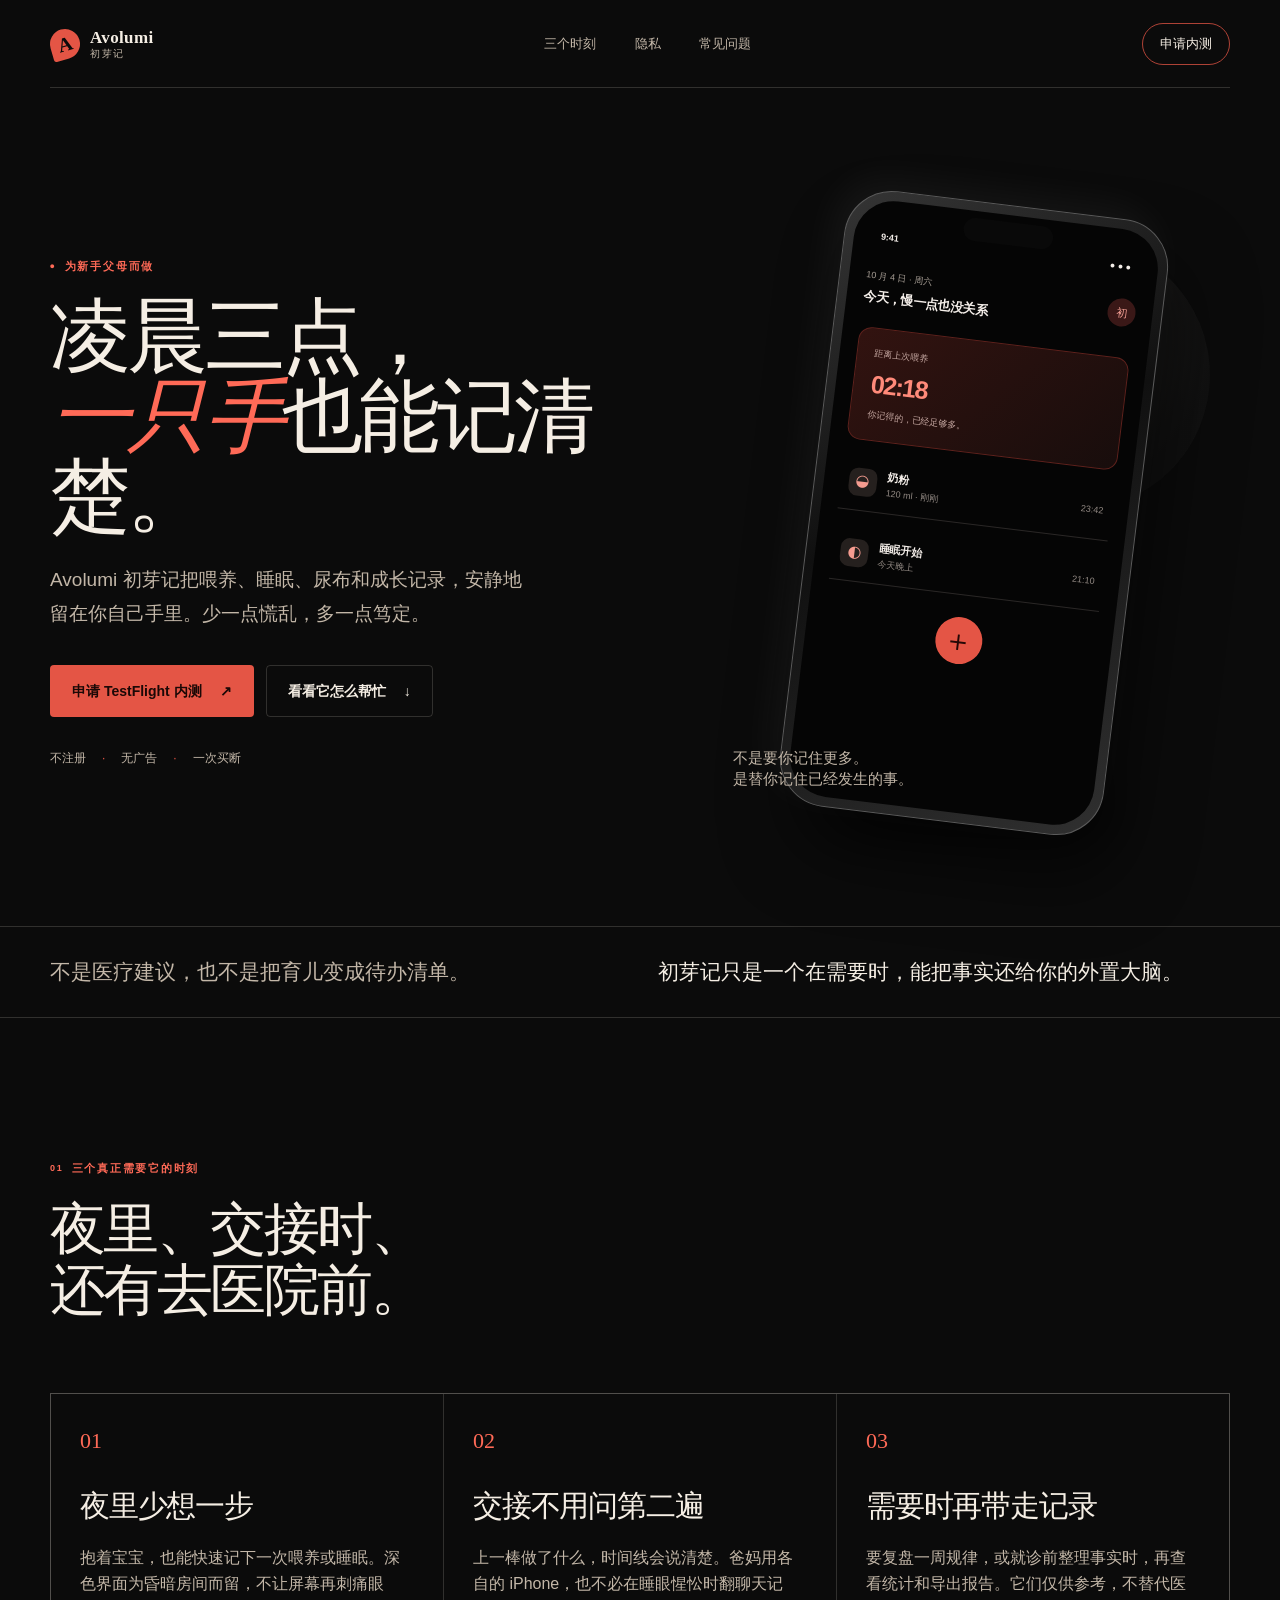
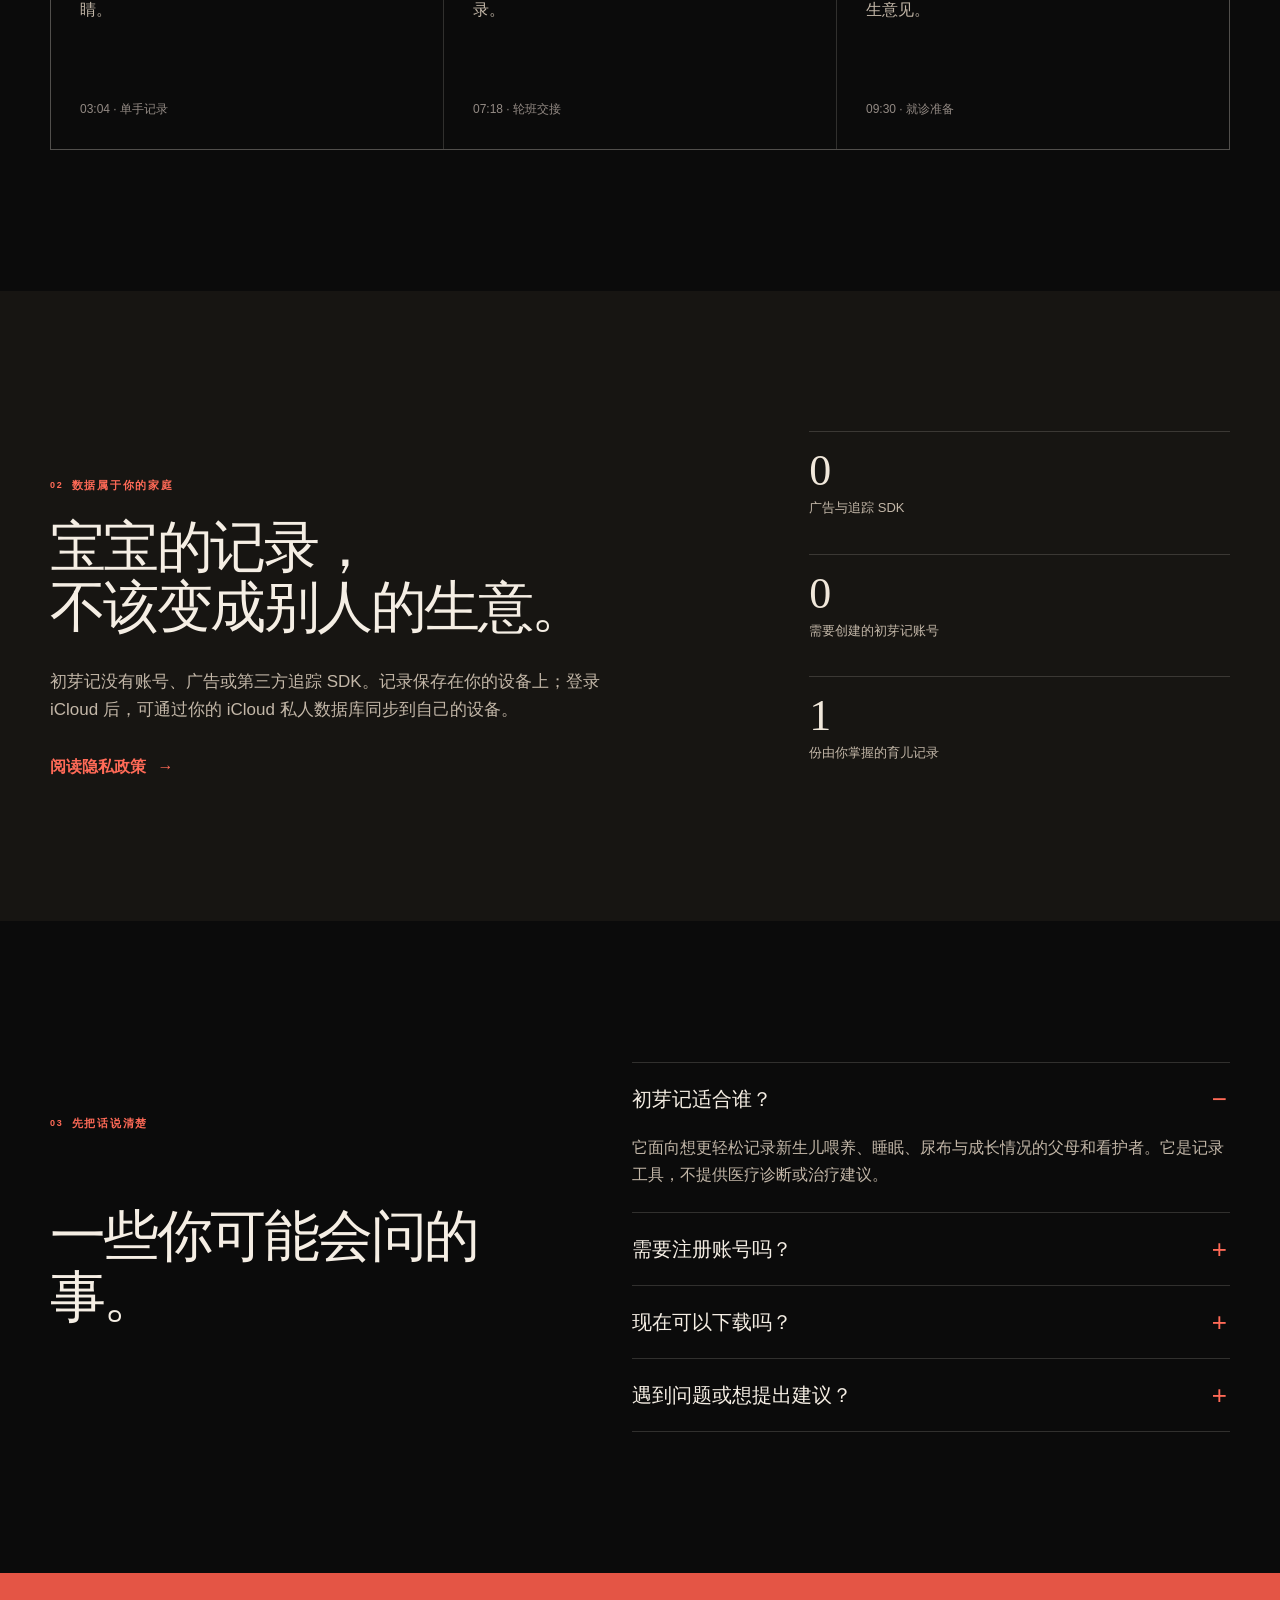
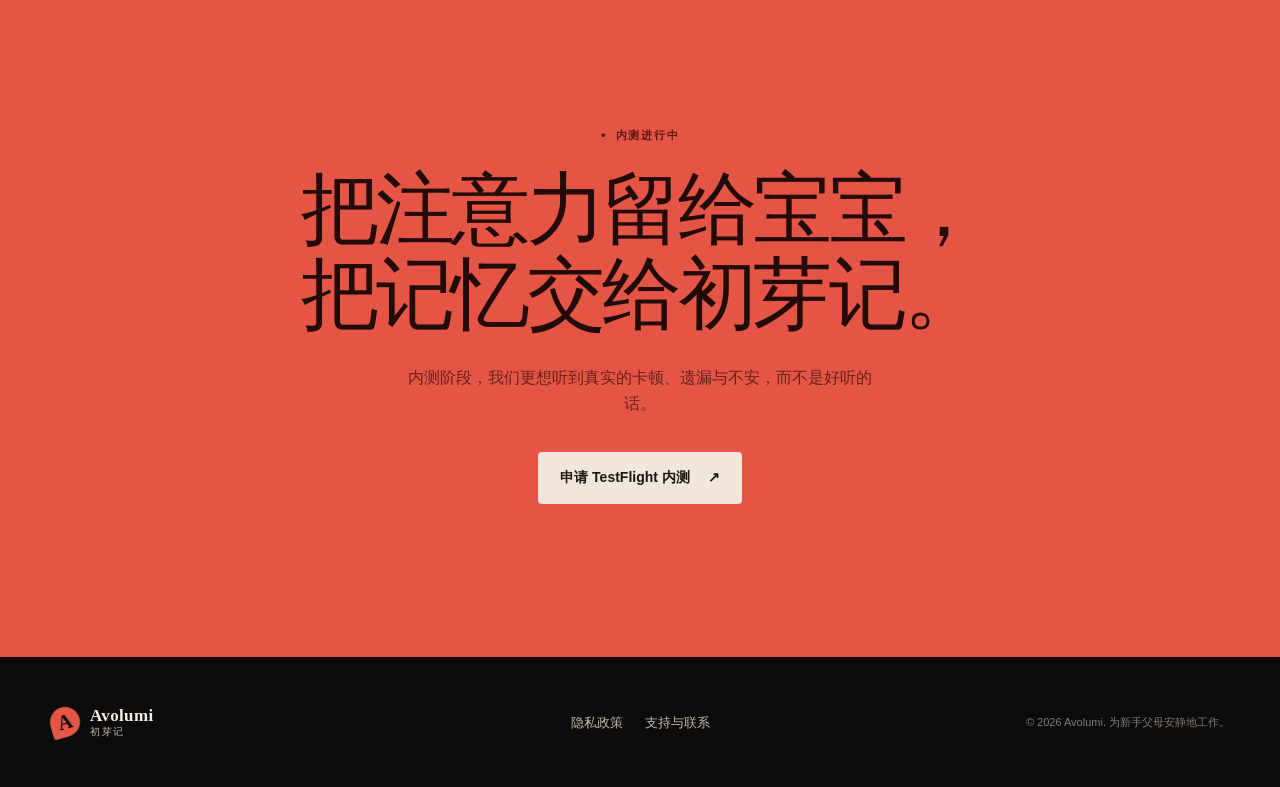
==== index.html @ a6d7b205 "Keep public launch information separate from application source The public site contains only launch" ====
<!doctype html>
<html lang="zh-Hans">
  <head>
    <meta charset="utf-8">
    <meta name="viewport" content="width=device-width, initial-scale=1">
    <meta name="description" content="Avolumi 初芽记：给新手父母的育儿记录工具。凌晨三点，一只手也能记清楚。">
    <meta name="theme-color" content="#0b0b0b">
    <meta property="og:title" content="Avolumi 初芽记｜凌晨三点，一只手也能记清楚">
    <meta property="og:description" content="为新手父母做的安静记录工具。">
    <meta property="og:type" content="website">
    <title>Avolumi 初芽记｜新手父母的育儿记录工具</title>
    <link rel="stylesheet" href="styles.css">
  </head>
  <body>
    <a class="skip-link" href="#main">跳到主要内容</a>

    <header class="site-header">
      <a class="brand" href="#top" aria-label="Avolumi 初芽记首页">
        <span class="brand-mark" aria-hidden="true">A</span>
        <span><strong>Avolumi</strong><small>初芽记</small></span>
      </a>
      <nav aria-label="页面导航">
        <a href="#moments">三个时刻</a>
        <a href="#privacy">隐私</a>
        <a href="#faq">常见问题</a>
      </nav>
      <a class="header-cta" href="mailto:andyzheung@aliyun.com?subject=Avolumi%20TestFlight%20%E5%86%85%E6%B5%8B%E7%94%B3%E8%AF%B7">申请内测</a>
    </header>

    <main id="main">
      <section class="hero" id="top" aria-labelledby="hero-title">
        <div class="hero-copy reveal">
          <p class="eyebrow"><span aria-hidden="true">●</span> 为新手父母而做</p>
          <h1 id="hero-title">凌晨三点，<br><em>一只手</em>也能记清楚。</h1>
          <p class="hero-lede">Avolumi 初芽记把喂养、睡眠、尿布和成长记录，安静地留在你自己手里。少一点慌乱，多一点笃定。</p>
          <div class="hero-actions">
            <a class="button button-primary" href="mailto:andyzheung@aliyun.com?subject=Avolumi%20TestFlight%20%E5%86%85%E6%B5%8B%E7%94%B3%E8%AF%B7">申请 TestFlight 内测 <span aria-hidden="true">↗</span></a>
            <a class="button button-quiet" href="#moments">看看它怎么帮忙 <span aria-hidden="true">↓</span></a>
          </div>
          <ul class="trust-list" aria-label="产品承诺">
            <li>不注册</li>
            <li>无广告</li>
            <li>一次买断</li>
          </ul>
        </div>

        <div class="hero-art reveal" aria-label="初芽记深夜记录界面示意">
          <div class="moon" aria-hidden="true"></div>
          <div class="phone-shadow" aria-hidden="true"></div>
          <div class="phone" aria-hidden="true">
            <div class="phone-speaker"></div>
            <div class="phone-screen">
              <div class="screen-status"><span>9:41</span><span>● ● ●</span></div>
              <div class="screen-head">
                <div>
                  <small>10 月 4 日 · 周六</small>
                  <strong>今天，慢一点也没关系</strong>
                </div>
                <span class="screen-avatar">初</span>
              </div>
              <div class="screen-summary">
                <span>距离上次喂养</span>
                <strong>02:18</strong>
                <small>你记得的，已经足够多。</small>
              </div>
              <div class="record-card">
                <span class="record-icon">◒</span>
                <div><strong>奶粉</strong><small>120 ml · 刚刚</small></div>
                <span class="record-time">23:42</span>
              </div>
              <div class="record-card">
                <span class="record-icon">◐</span>
                <div><strong>睡眠开始</strong><small>今天晚上</small></div>
                <span class="record-time">21:10</span>
              </div>
              <div class="screen-fab">＋</div>
            </div>
          </div>
          <p class="art-caption">不是要你记住更多。<br>是替你记住已经发生的事。</p>
        </div>
      </section>

      <section class="quiet-band" aria-label="产品定位">
        <p>不是医疗建议，也不是把育儿变成待办清单。</p>
        <p>初芽记只是一个在需要时，能把事实还给你的外置大脑。</p>
      </section>

      <section class="moments section" id="moments" aria-labelledby="moments-title">
        <div class="section-heading reveal">
          <p class="eyebrow"><span aria-hidden="true">01</span> 三个真正需要它的时刻</p>
          <h2 id="moments-title">夜里、交接时、<br>还有去医院前。</h2>
        </div>
        <div class="moment-grid">
          <article class="moment-card reveal">
            <p class="moment-number" aria-hidden="true">01</p>
            <h3>夜里少想一步</h3>
            <p>抱着宝宝，也能快速记下一次喂养或睡眠。深色界面为昏暗房间而留，不让屏幕再刺痛眼睛。</p>
            <span class="moment-stamp">03:04 · 单手记录</span>
          </article>
          <article class="moment-card reveal">
            <p class="moment-number" aria-hidden="true">02</p>
            <h3>交接不用问第二遍</h3>
            <p>上一棒做了什么，时间线会说清楚。爸妈用各自的 iPhone，也不必在睡眼惺忪时翻聊天记录。</p>
            <span class="moment-stamp">07:18 · 轮班交接</span>
          </article>
          <article class="moment-card reveal">
            <p class="moment-number" aria-hidden="true">03</p>
            <h3>需要时再带走记录</h3>
            <p>要复盘一周规律，或就诊前整理事实时，再查看统计和导出报告。它们仅供参考，不替代医生意见。</p>
            <span class="moment-stamp">09:30 · 就诊准备</span>
          </article>
        </div>
      </section>

      <section class="privacy section" id="privacy" aria-labelledby="privacy-title">
        <div class="privacy-panel reveal">
          <div class="privacy-copy">
            <p class="eyebrow"><span aria-hidden="true">02</span> 数据属于你的家庭</p>
            <h2 id="privacy-title">宝宝的记录，<br>不该变成别人的生意。</h2>
            <p>初芽记没有账号、广告或第三方追踪 SDK。记录保存在你的设备上；登录 iCloud 后，可通过你的 iCloud 私人数据库同步到自己的设备。</p>
            <a class="text-link" href="privacy.html">阅读隐私政策 <span aria-hidden="true">→</span></a>
          </div>
          <dl class="privacy-facts">
            <div><dt>0</dt><dd>广告与追踪 SDK</dd></div>
            <div><dt>0</dt><dd>需要创建的初芽记账号</dd></div>
            <div><dt>1</dt><dd>份由你掌握的育儿记录</dd></div>
          </dl>
        </div>
      </section>

      <section class="faq section" id="faq" aria-labelledby="faq-title">
        <div class="section-heading reveal">
          <p class="eyebrow"><span aria-hidden="true">03</span> 先把话说清楚</p>
          <h2 id="faq-title">一些你可能会问的事。</h2>
        </div>
        <div class="faq-list reveal">
          <details open>
            <summary>初芽记适合谁？</summary>
            <p>它面向想更轻松记录新生儿喂养、睡眠、尿布与成长情况的父母和看护者。它是记录工具，不提供医疗诊断或治疗建议。</p>
          </details>
          <details>
            <summary>需要注册账号吗？</summary>
            <p>不需要。核心记录可在设备本地使用；iCloud 同步由你的 Apple 账户处理。</p>
          </details>
          <details>
            <summary>现在可以下载吗？</summary>
            <p>我们正在进行 TestFlight 内测。点击“申请内测”并告诉开发者你的设备型号与宝宝所处阶段；请不要通过邮件发送宝宝的个人信息或完整记录。</p>
          </details>
          <details>
            <summary>遇到问题或想提出建议？</summary>
            <p>欢迎前往支持页联系我们。尤其想知道：哪一步让你多想了一秒？</p>
          </details>
        </div>
      </section>

      <section class="closing" aria-labelledby="closing-title">
        <div class="closing-copy reveal">
          <p class="eyebrow"><span aria-hidden="true">●</span> 内测进行中</p>
          <h2 id="closing-title">把注意力留给宝宝，<br>把记忆交给初芽记。</h2>
          <p>内测阶段，我们更想听到真实的卡顿、遗漏与不安，而不是好听的话。</p>
          <a class="button button-light" href="mailto:andyzheung@aliyun.com?subject=Avolumi%20TestFlight%20%E5%86%85%E6%B5%8B%E7%94%B3%E8%AF%B7">申请 TestFlight 内测 <span aria-hidden="true">↗</span></a>
        </div>
      </section>
    </main>

    <footer class="site-footer">
      <a class="brand" href="#top" aria-label="回到页面顶部">
        <span class="brand-mark" aria-hidden="true">A</span>
        <span><strong>Avolumi</strong><small>初芽记</small></span>
      </a>
      <div class="footer-links">
        <a href="privacy.html">隐私政策</a>
        <a href="support.html">支持与联系</a>
      </div>
      <p>© 2026 Avolumi. 为新手父母安静地工作。</p>
    </footer>
  </body>
</html>
---- styles.css ----
:root {
  color-scheme: dark;
  --ink: #f5eee4;
  --muted: #c3b7a8;
  --night: #0b0b0b;
  --night-soft: #151515;
  --paper: #f0e7da;
  --red: #e45545;
  --red-bright: #ff6a57;
  --line: rgba(245, 238, 228, 0.16);
  --serif: "Iowan Old Style", "Songti SC", STSong, "Noto Serif CJK SC", serif;
  --sans: "Avenir Next", "PingFang SC", "Hiragino Sans GB", "Microsoft YaHei", sans-serif;
}

* { box-sizing: border-box; }

html { scroll-behavior: smooth; }

body {
  margin: 0;
  overflow-x: hidden;
  background: var(--night);
  color: var(--ink);
  font-family: var(--sans);
  font-size: 16px;
  line-height: 1.65;
}

a { color: inherit; }

:focus-visible {
  outline: 3px solid #fff1b8;
  outline-offset: 4px;
}

.skip-link {
  position: fixed;
  z-index: 20;
  top: -80px;
  left: 20px;
  padding: 10px 14px;
  border-radius: 8px;
  background: #fff1b8;
  color: #111;
  font-weight: 700;
  text-decoration: none;
}

.skip-link:focus { top: 16px; }

.site-header,
.site-footer {
  width: min(1180px, calc(100% - 48px));
  margin: 0 auto;
}

.site-header {
  min-height: 88px;
  display: flex;
  align-items: center;
  justify-content: space-between;
  gap: 24px;
  border-bottom: 1px solid var(--line);
}

.brand {
  display: inline-flex;
  align-items: center;
  gap: 10px;
  color: var(--ink);
  text-decoration: none;
  line-height: 1;
}

.brand-mark {
  display: grid;
  width: 30px;
  height: 30px;
  place-items: center;
  border-radius: 50% 50% 50% 8%;
  background: var(--red);
  color: var(--night);
  font-family: var(--serif);
  font-size: 20px;
  font-weight: 700;
  transform: rotate(-16deg);
}

.brand strong,
.brand small { display: block; }
.brand strong { font-family: var(--serif); font-size: 17px; letter-spacing: .02em; }
.brand small { margin-top: 3px; color: var(--muted); font-size: 10px; letter-spacing: .16em; }

nav { display: flex; align-items: center; gap: clamp(16px, 3vw, 40px); }
nav a,
.footer-links a {
  color: var(--muted);
  font-size: 13px;
  text-decoration: none;
}
nav a:hover,
.footer-links a:hover,
.text-link:hover { color: var(--ink); }

.header-cta {
  min-height: 42px;
  display: inline-flex;
  align-items: center;
  padding: 0 17px;
  border: 1px solid rgba(228, 85, 69, .75);
  border-radius: 999px;
  color: var(--ink);
  font-size: 13px;
  text-decoration: none;
}

.header-cta:hover { background: var(--red); color: var(--night); }

.hero {
  width: min(1180px, calc(100% - 48px));
  min-height: calc(100vh - 88px);
  margin: 0 auto;
  display: grid;
  grid-template-columns: minmax(0, 1.06fr) minmax(380px, .94fr);
  align-items: center;
  gap: clamp(36px, 7vw, 116px);
  padding: clamp(70px, 9vw, 132px) 0 clamp(72px, 8vw, 112px);
}

.eyebrow {
  display: flex;
  align-items: center;
  gap: 8px;
  margin: 0 0 22px;
  color: var(--red-bright);
  font-size: 11px;
  font-weight: 700;
  letter-spacing: .16em;
  text-transform: uppercase;
}

.eyebrow span { font-size: 9px; }

h1, h2, h3, p { margin-top: 0; }
h1, h2 { font-family: var(--serif); font-weight: 500; letter-spacing: -.045em; }
h1 { max-width: 700px; margin-bottom: 26px; font-size: clamp(49px, 6.3vw, 90px); line-height: .99; }
h1 em { color: var(--red-bright); font-style: italic; }
h2 { margin-bottom: 0; font-size: clamp(38px, 4.4vw, 64px); line-height: 1.08; }

.hero-lede { max-width: 480px; margin-bottom: 34px; color: var(--muted); font-size: clamp(16px, 1.6vw, 19px); line-height: 1.8; }
.hero-actions { display: flex; flex-wrap: wrap; gap: 12px; }

.button {
  min-height: 52px;
  display: inline-flex;
  align-items: center;
  justify-content: center;
  gap: 18px;
  padding: 0 21px;
  border: 1px solid transparent;
  border-radius: 4px;
  font-size: 14px;
  font-weight: 700;
  text-decoration: none;
  transition: transform 180ms ease, background 180ms ease, color 180ms ease;
}

.button:hover { transform: translateY(-2px); }
.button-primary { background: var(--red); color: #1b0806; }
.button-primary:hover { background: var(--red-bright); }
.button-quiet { border-color: var(--line); color: var(--ink); }
.button-quiet:hover { border-color: var(--muted); }
.button-light { background: var(--paper); color: #1b1612; }
.button-light:hover { background: #fff7eb; }

.trust-list {
  display: flex;
  flex-wrap: wrap;
  gap: 16px;
  margin: 32px 0 0;
  padding: 0;
  color: var(--muted);
  font-size: 12px;
  list-style: none;
}
.trust-list li + li::before { content: "·"; padding-right: 16px; color: var(--red); }

.hero-art { position: relative; min-height: 570px; display: grid; place-items: center; }
.moon { position: absolute; top: 6%; right: 4%; width: 270px; height: 270px; border-radius: 50%; background: radial-gradient(circle at 32% 28%, #393633 0 4%, #1f1e1d 38%, #131313 72%); opacity: .8; }
.moon::after { content: ""; position: absolute; width: 235px; height: 235px; top: -38px; left: -72px; border-radius: 50%; background: var(--night); }

.phone-shadow { position: absolute; bottom: 0; width: 280px; height: 30px; border-radius: 50%; background: #000; filter: blur(24px); opacity: .9; }
.phone { position: relative; z-index: 1; width: min(326px, 74vw); height: 620px; padding: 9px; border: 1px solid #5b5b5b; border-radius: 48px; background: linear-gradient(145deg, #353535, #101010 45%, #303030); box-shadow: 20px 42px 70px #0008, -12px -12px 38px #ffffff0d; transform: rotate(7deg); }
.phone-speaker { position: absolute; z-index: 2; top: 16px; left: 50%; width: 90px; height: 23px; border-radius: 16px; background: #090909; transform: translateX(-50%); }
.phone-screen { height: 100%; overflow: hidden; padding: 30px 17px 18px; border-radius: 40px; background: #050505; color: #f4eee9; font-family: var(--sans); }
.screen-status { display: flex; justify-content: space-between; padding: 0 10px 24px; font-size: 9px; font-weight: 700; }
.screen-head { display: flex; align-items: flex-start; justify-content: space-between; margin-bottom: 20px; }
.screen-head small, .screen-head strong { display: block; }
.screen-head small { color: #a89f96; font-size: 9px; }
.screen-head strong { margin-top: 3px; font-size: 13px; letter-spacing: -.04em; }
.screen-avatar { display: grid; width: 28px; height: 28px; place-items: center; border-radius: 50%; background: #3a1817; color: #f7a196; font-size: 11px; }
.screen-summary { padding: 17px; border: 1px solid #5e211c; border-radius: 13px; background: linear-gradient(135deg, #321310, #180d0c); }
.screen-summary span, .screen-summary strong, .screen-summary small { display: block; }
.screen-summary span, .screen-summary small { color: #c5a7a1; font-size: 9px; }
.screen-summary strong { margin: 3px 0; color: #ff8a7a; font-size: 25px; letter-spacing: -.06em; }
.record-card { display: flex; align-items: center; gap: 10px; margin-top: 13px; padding: 12px 8px; border-bottom: 1px solid #2a2726; }
.record-icon { display: grid; width: 28px; height: 28px; place-items: center; border-radius: 9px; background: #25201e; color: #f59c90; font-size: 16px; }
.record-card div { flex: 1; }
.record-card strong, .record-card small { display: block; }
.record-card strong { font-size: 11px; }
.record-card small, .record-time { color: #938a84; font-size: 9px; }
.screen-fab { display: grid; width: 47px; height: 47px; place-items: center; margin: 22px auto 0; border-radius: 50%; background: var(--red); color: #250806; font-size: 30px; line-height: 1; }
.art-caption { position: absolute; z-index: 2; bottom: 32px; left: 3%; margin: 0; color: var(--muted); font-family: var(--serif); font-size: 15px; line-height: 1.45; }

.quiet-band { display: grid; grid-template-columns: 1fr 1fr; gap: 36px; padding: 28px max(24px, calc((100vw - 1180px) / 2)); border-top: 1px solid var(--line); border-bottom: 1px solid var(--line); color: var(--muted); font-family: var(--serif); font-size: clamp(16px, 1.8vw, 21px); }
.quiet-band p { margin: 0; }
.quiet-band p + p { color: var(--ink); }

.section { width: min(1180px, calc(100% - 48px)); margin: 0 auto; padding: clamp(88px, 11vw, 160px) 0; }
.section-heading { display: grid; gap: 0; max-width: 740px; }

.moment-grid { display: grid; grid-template-columns: repeat(3, 1fr); gap: 1px; margin-top: 72px; background: var(--line); border: 1px solid var(--line); }
.moment-card { min-height: 355px; display: flex; flex-direction: column; padding: 29px; background: var(--night); }
.moment-card:hover { background: #11100f; }
.moment-number { color: var(--red-bright); font-family: var(--serif); font-size: 22px; }
.moment-card h3 { margin-bottom: 14px; font-family: var(--serif); font-size: 30px; font-weight: 500; letter-spacing: -.04em; }
.moment-card > p:not(.moment-number) { color: var(--muted); }
.moment-stamp { margin-top: auto; color: #938a84; font-size: 12px; }

.privacy { width: 100%; background: #171512; }
.privacy-panel { width: min(1180px, calc(100% - 48px)); margin: 0 auto; display: grid; grid-template-columns: 1.2fr .8fr; gap: clamp(40px, 10vw, 144px); align-items: end; }
.privacy-copy > p:not(.eyebrow) { max-width: 570px; margin: 30px 0; color: var(--muted); font-size: 17px; }
.text-link { color: var(--red-bright); font-weight: 700; text-decoration: none; }
.text-link span { padding-left: 7px; }
.privacy-facts { display: grid; gap: 18px; margin: 0; }
.privacy-facts div { padding: 17px 0; border-top: 1px solid var(--line); }
.privacy-facts dt { color: var(--paper); font-family: var(--serif); font-size: 44px; line-height: 1; }
.privacy-facts dd { margin: 4px 0 0; color: var(--muted); font-size: 13px; }

.faq { display: grid; grid-template-columns: .85fr 1.15fr; gap: clamp(42px, 11vw, 160px); }
.faq-list { border-top: 1px solid var(--line); }
details { border-bottom: 1px solid var(--line); }
summary { position: relative; min-height: 72px; display: flex; align-items: center; padding: 16px 42px 16px 0; cursor: pointer; font-family: var(--serif); font-size: 20px; list-style: none; }
summary::-webkit-details-marker { display: none; }
summary::after { position: absolute; right: 3px; content: "+"; color: var(--red-bright); font-family: var(--sans); font-size: 26px; font-weight: 300; }
details[open] summary::after { content: "−"; }
details p { max-width: 600px; padding: 0 0 24px; margin: 0; color: var(--muted); }

.closing { padding: clamp(84px, 12vw, 168px) 24px; background: var(--red); color: #220b08; }
.closing-copy { width: min(900px, 100%); margin: 0 auto; text-align: center; }
.closing .eyebrow { justify-content: center; color: #5f1710; }
.closing h2 { font-size: clamp(42px, 6.2vw, 85px); }
.closing p:not(.eyebrow) { max-width: 470px; margin: 27px auto 34px; color: #69211a; }

.site-footer { display: grid; grid-template-columns: 1fr auto 1fr; align-items: center; gap: 20px; min-height: 130px; }
.footer-links { display: flex; gap: 22px; }
.site-footer > p { justify-self: end; margin: 0; color: #827a72; font-size: 11px; text-align: right; }

.legal-page {
  width: min(780px, calc(100% - 48px));
  min-height: calc(100vh - 218px);
  margin: 0 auto;
  padding: clamp(72px, 10vw, 126px) 0;
}

.legal-page h1 { margin-bottom: 24px; font-size: clamp(48px, 6vw, 78px); }
.legal-page .legal-lede { max-width: 680px; color: var(--muted); font-size: 19px; line-height: 1.85; }
.legal-page section { margin-top: 52px; }
.legal-page section h2 { margin-bottom: 18px; font-size: 31px; }
.legal-page section h3 { margin: 27px 0 8px; font-family: var(--serif); font-size: 21px; font-weight: 500; }
.legal-page section p,
.legal-page li { color: var(--muted); }
.legal-page section a { color: var(--red-bright); }
.legal-page ul { padding-left: 22px; }
.legal-page li + li { margin-top: 8px; }
.legal-back { margin-top: 60px; }

.reveal { animation: rise 700ms both; }
.hero-art.reveal { animation-delay: 100ms; }
.moment-card:nth-child(2) { animation-delay: 100ms; }
.moment-card:nth-child(3) { animation-delay: 180ms; }
@keyframes rise { from { opacity: 0; transform: translateY(18px); } to { opacity: 1; transform: translateY(0); } }

@media (max-width: 760px) {
  .site-header { width: min(100% - 32px, 600px); min-height: 72px; }
  .site-header nav { display: none; }
  .header-cta { min-height: 38px; padding: 0 13px; font-size: 12px; }
  .hero { width: min(100% - 40px, 600px); min-height: auto; grid-template-columns: 1fr; gap: 50px; padding: 72px 0 84px; }
  h1 { font-size: clamp(46px, 14vw, 64px); }
  .hero-art { min-height: 485px; }
  .moon { top: 0; right: 0; width: 210px; height: 210px; }
  .moon::after { width: 180px; height: 180px; top: -26px; left: -54px; }
  .phone { width: 278px; height: 530px; border-radius: 39px; }
  .phone-screen { padding-top: 25px; border-radius: 31px; }
  .art-caption { left: 0; bottom: 12px; }
  .quiet-band { grid-template-columns: 1fr; gap: 12px; padding: 25px 20px; }
  .section { width: min(100% - 40px, 600px); padding: 84px 0; }
  .moment-grid { grid-template-columns: 1fr; margin-top: 48px; }
  .moment-card { min-height: 270px; }
  .privacy { width: 100%; }
  .privacy-panel { width: min(100% - 40px, 600px); grid-template-columns: 1fr; padding: 84px 0; }
  .privacy.section { padding: 0; }
  .faq { grid-template-columns: 1fr; gap: 48px; }
  .site-footer { width: min(100% - 40px, 600px); grid-template-columns: 1fr; gap: 20px; padding: 34px 0; }
  .site-footer > p { justify-self: start; text-align: left; }
  .legal-page { width: min(100% - 40px, 600px); min-height: auto; padding: 72px 0; }
}

@media (prefers-reduced-motion: reduce) {
  html { scroll-behavior: auto; }
  *, *::before, *::after { animation-duration: .01ms !important; animation-iteration-count: 1 !important; transition-duration: .01ms !important; }
}
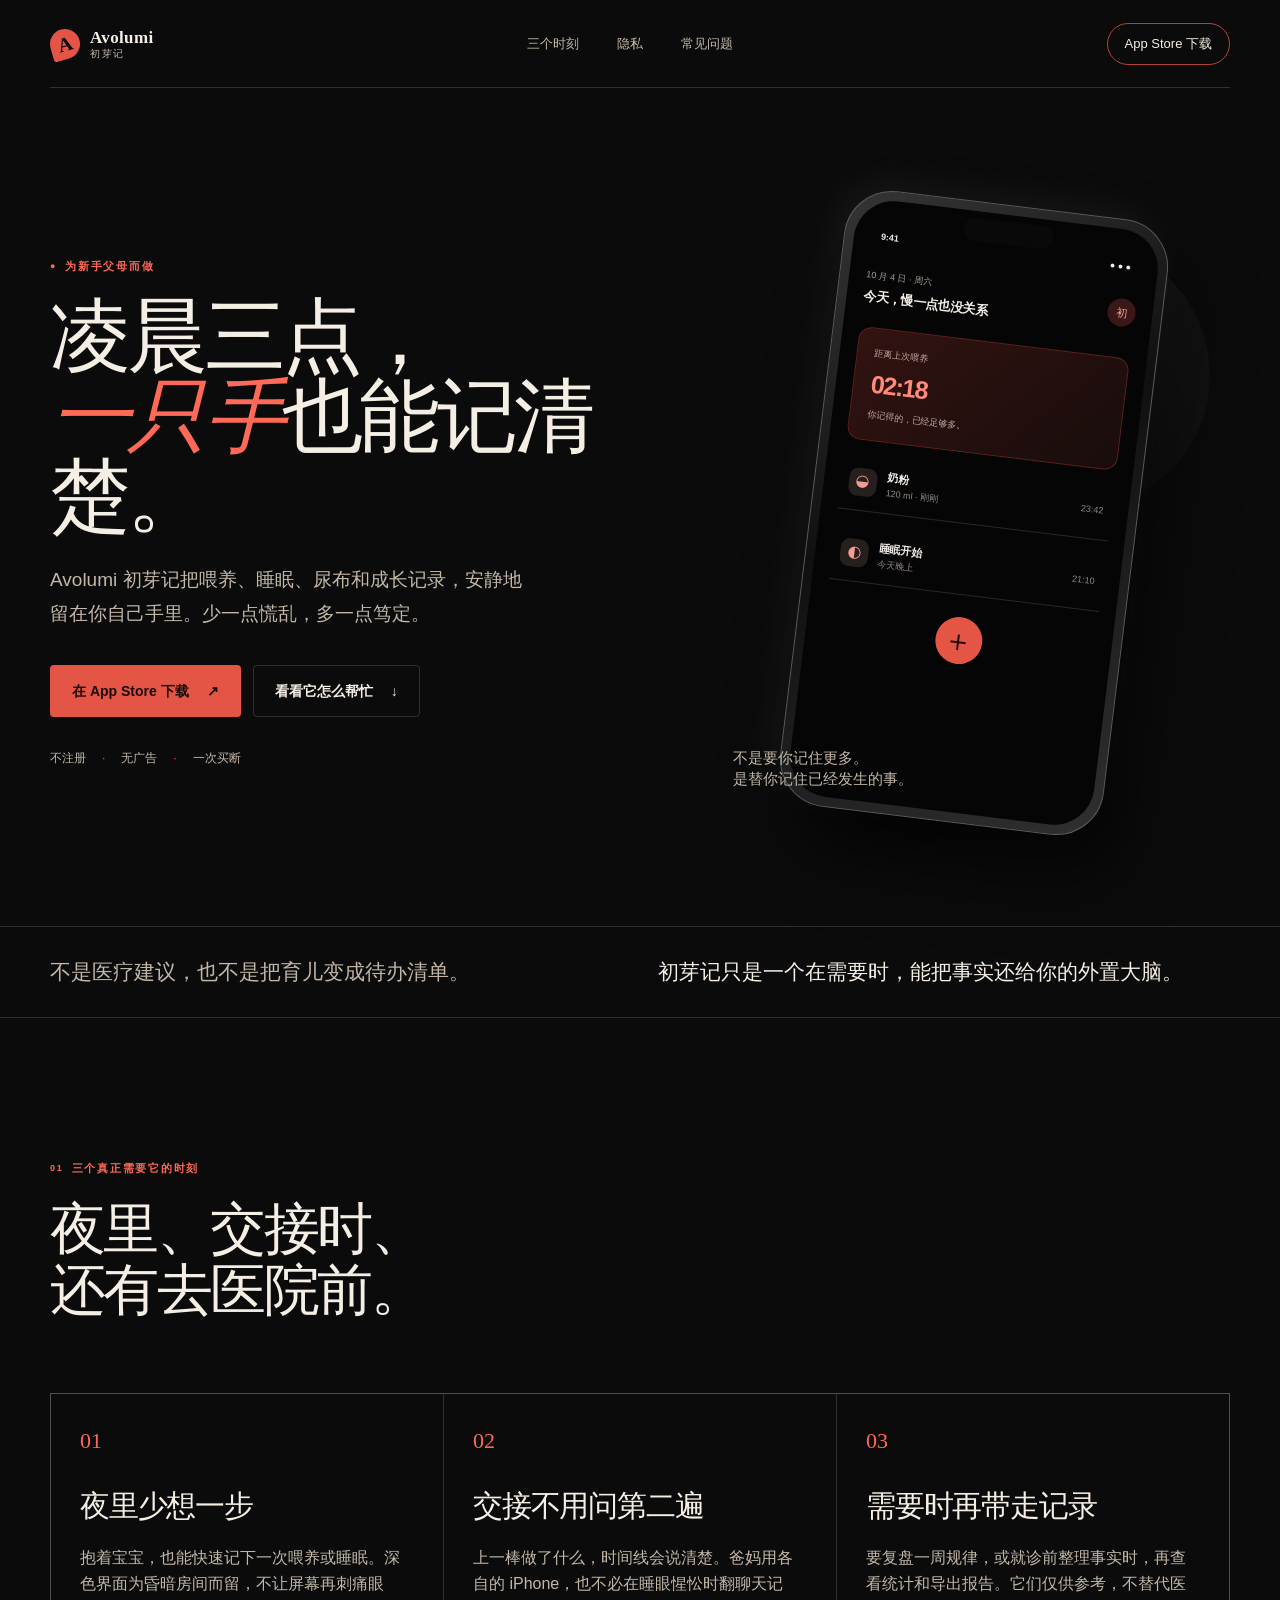
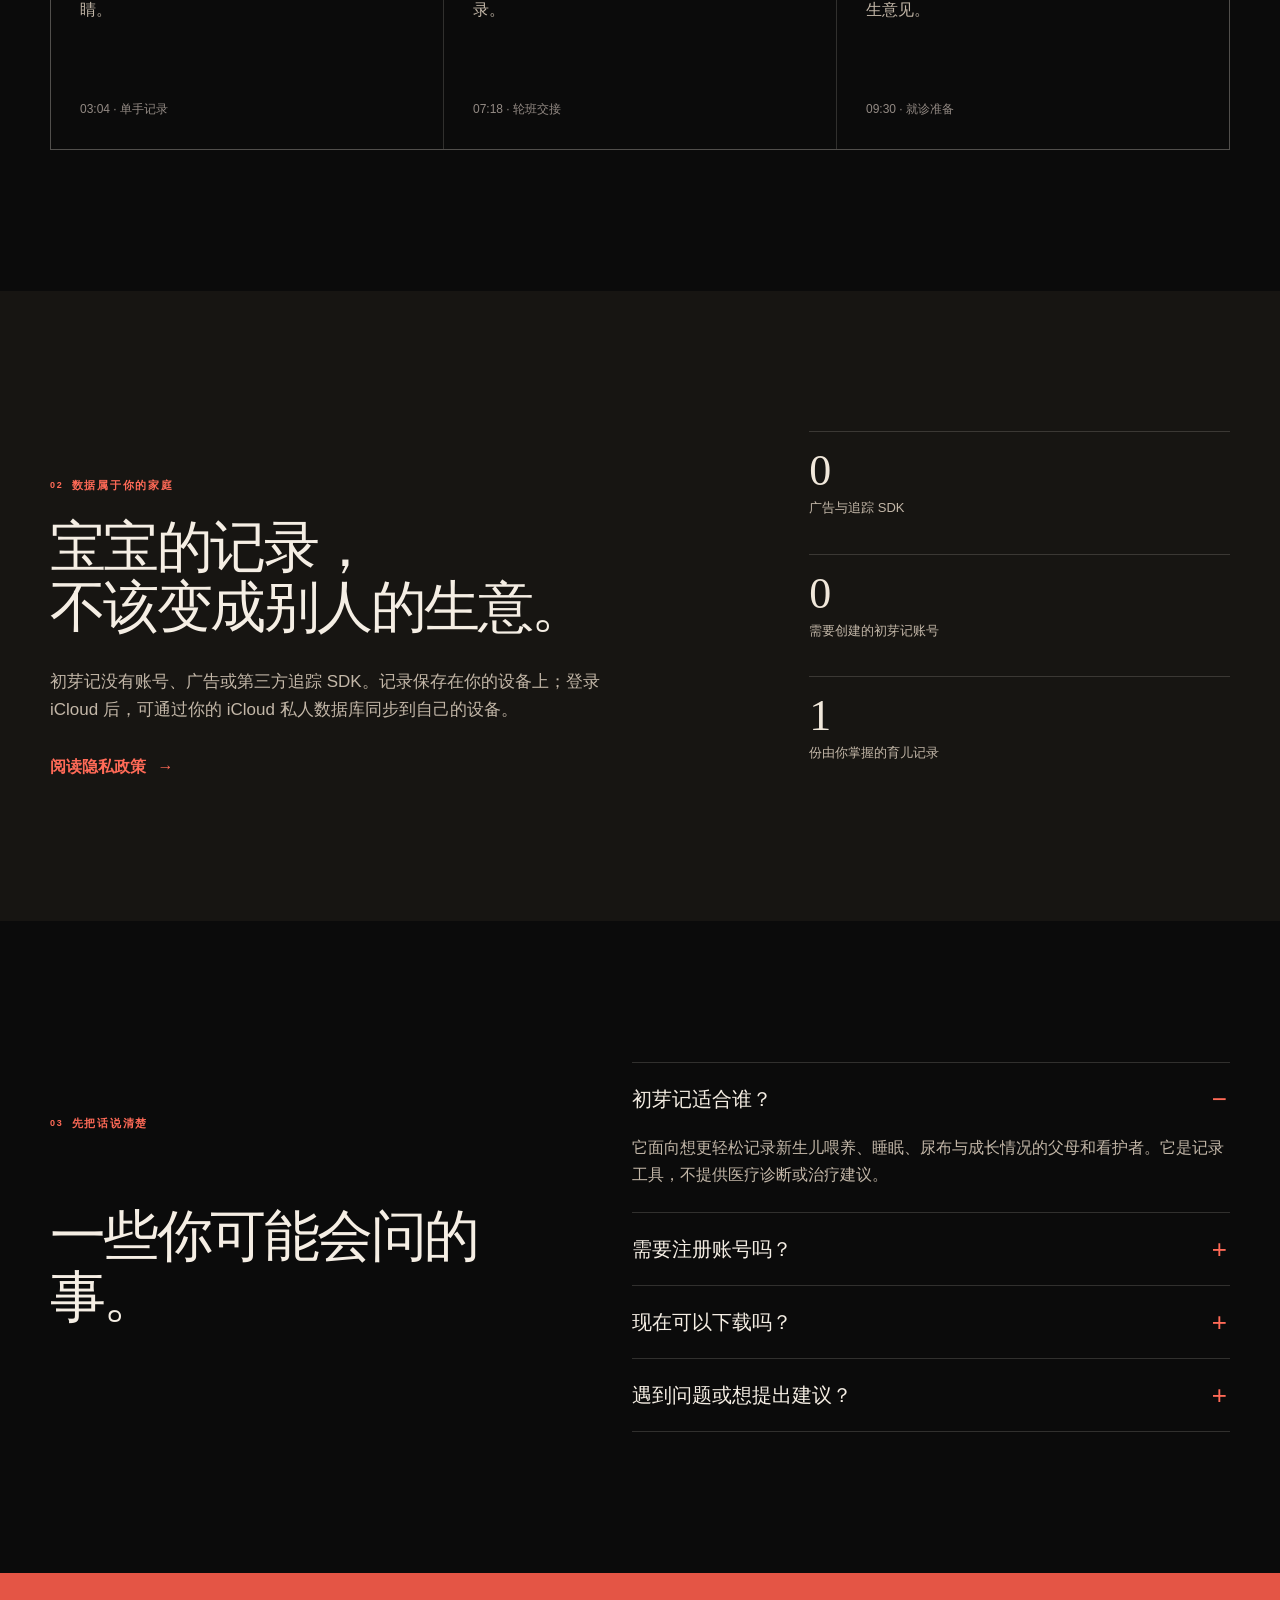
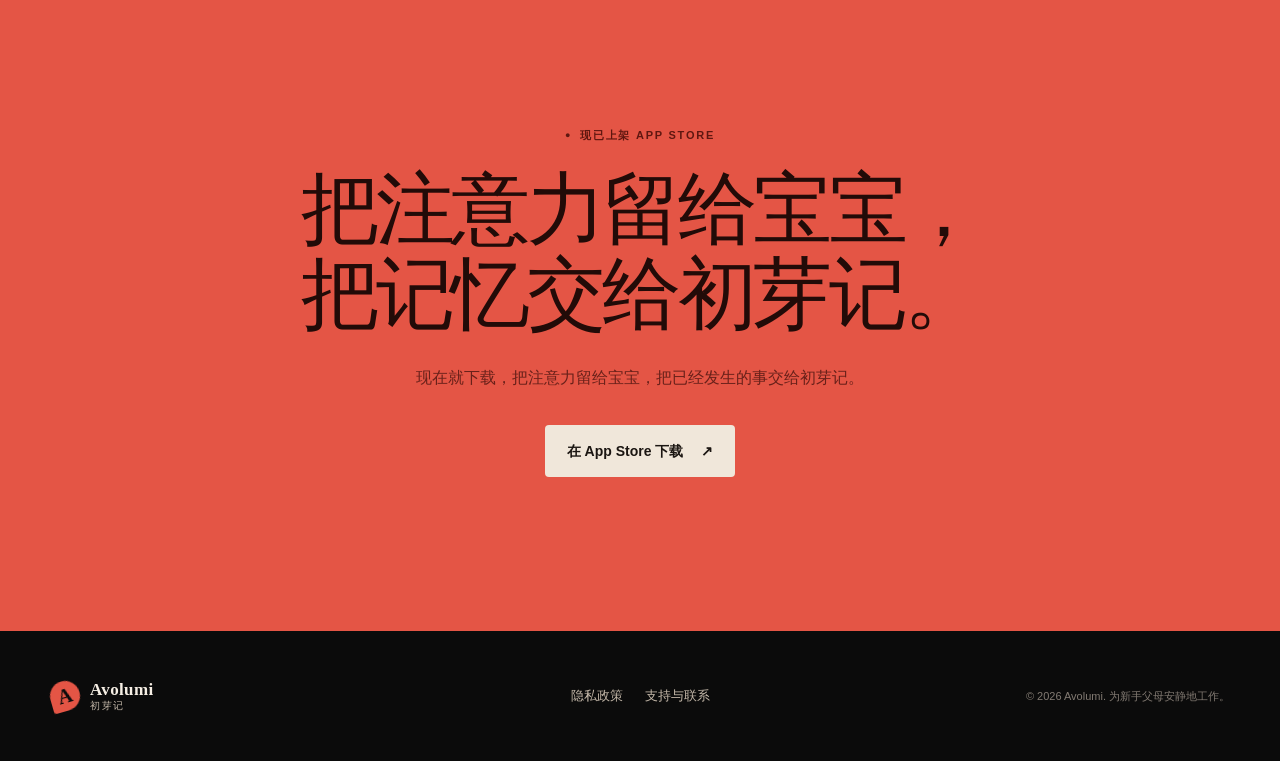
==== commit fc8f82b6: "Direct ready parents to the released App Store app The landing page now presents the product as publ" ====
--- a/index.html
+++ b/index.html
@@ -24,7 +24,7 @@
         <a href="#privacy">隐私</a>
         <a href="#faq">常见问题</a>
       </nav>
-      <a class="header-cta" href="mailto:andyzheung@aliyun.com?subject=Avolumi%20TestFlight%20%E5%86%85%E6%B5%8B%E7%94%B3%E8%AF%B7">申请内测</a>
+      <a class="header-cta" href="https://apps.apple.com/app/id6807916555" target="_blank" rel="noopener">App Store 下载</a>
     </header>
 
     <main id="main">
@@ -34,7 +34,7 @@
           <h1 id="hero-title">凌晨三点，<br><em>一只手</em>也能记清楚。</h1>
           <p class="hero-lede">Avolumi 初芽记把喂养、睡眠、尿布和成长记录，安静地留在你自己手里。少一点慌乱，多一点笃定。</p>
           <div class="hero-actions">
-            <a class="button button-primary" href="mailto:andyzheung@aliyun.com?subject=Avolumi%20TestFlight%20%E5%86%85%E6%B5%8B%E7%94%B3%E8%AF%B7">申请 TestFlight 内测 <span aria-hidden="true">↗</span></a>
+            <a class="button button-primary" href="https://apps.apple.com/app/id6807916555" target="_blank" rel="noopener">在 App Store 下载 <span aria-hidden="true">↗</span></a>
             <a class="button button-quiet" href="#moments">看看它怎么帮忙 <span aria-hidden="true">↓</span></a>
           </div>
           <ul class="trust-list" aria-label="产品承诺">
@@ -144,7 +144,7 @@
           </details>
           <details>
             <summary>现在可以下载吗？</summary>
-            <p>我们正在进行 TestFlight 内测。点击“申请内测”并告诉开发者你的设备型号与宝宝所处阶段；请不要通过邮件发送宝宝的个人信息或完整记录。</p>
+            <p>可以。初芽记现已在 App Store 上线，支持 iPhone。点击“在 App Store 下载”即可查看最新版本、系统要求与购买选项。</p>
           </details>
           <details>
             <summary>遇到问题或想提出建议？</summary>
@@ -155,10 +155,10 @@
 
       <section class="closing" aria-labelledby="closing-title">
         <div class="closing-copy reveal">
-          <p class="eyebrow"><span aria-hidden="true">●</span> 内测进行中</p>
+          <p class="eyebrow"><span aria-hidden="true">●</span> 现已上架 App Store</p>
           <h2 id="closing-title">把注意力留给宝宝，<br>把记忆交给初芽记。</h2>
-          <p>内测阶段，我们更想听到真实的卡顿、遗漏与不安，而不是好听的话。</p>
-          <a class="button button-light" href="mailto:andyzheung@aliyun.com?subject=Avolumi%20TestFlight%20%E5%86%85%E6%B5%8B%E7%94%B3%E8%AF%B7">申请 TestFlight 内测 <span aria-hidden="true">↗</span></a>
+          <p>现在就下载，把注意力留给宝宝，把已经发生的事交给初芽记。</p>
+          <a class="button button-light" href="https://apps.apple.com/app/id6807916555" target="_blank" rel="noopener">在 App Store 下载 <span aria-hidden="true">↗</span></a>
         </div>
       </section>
     </main>
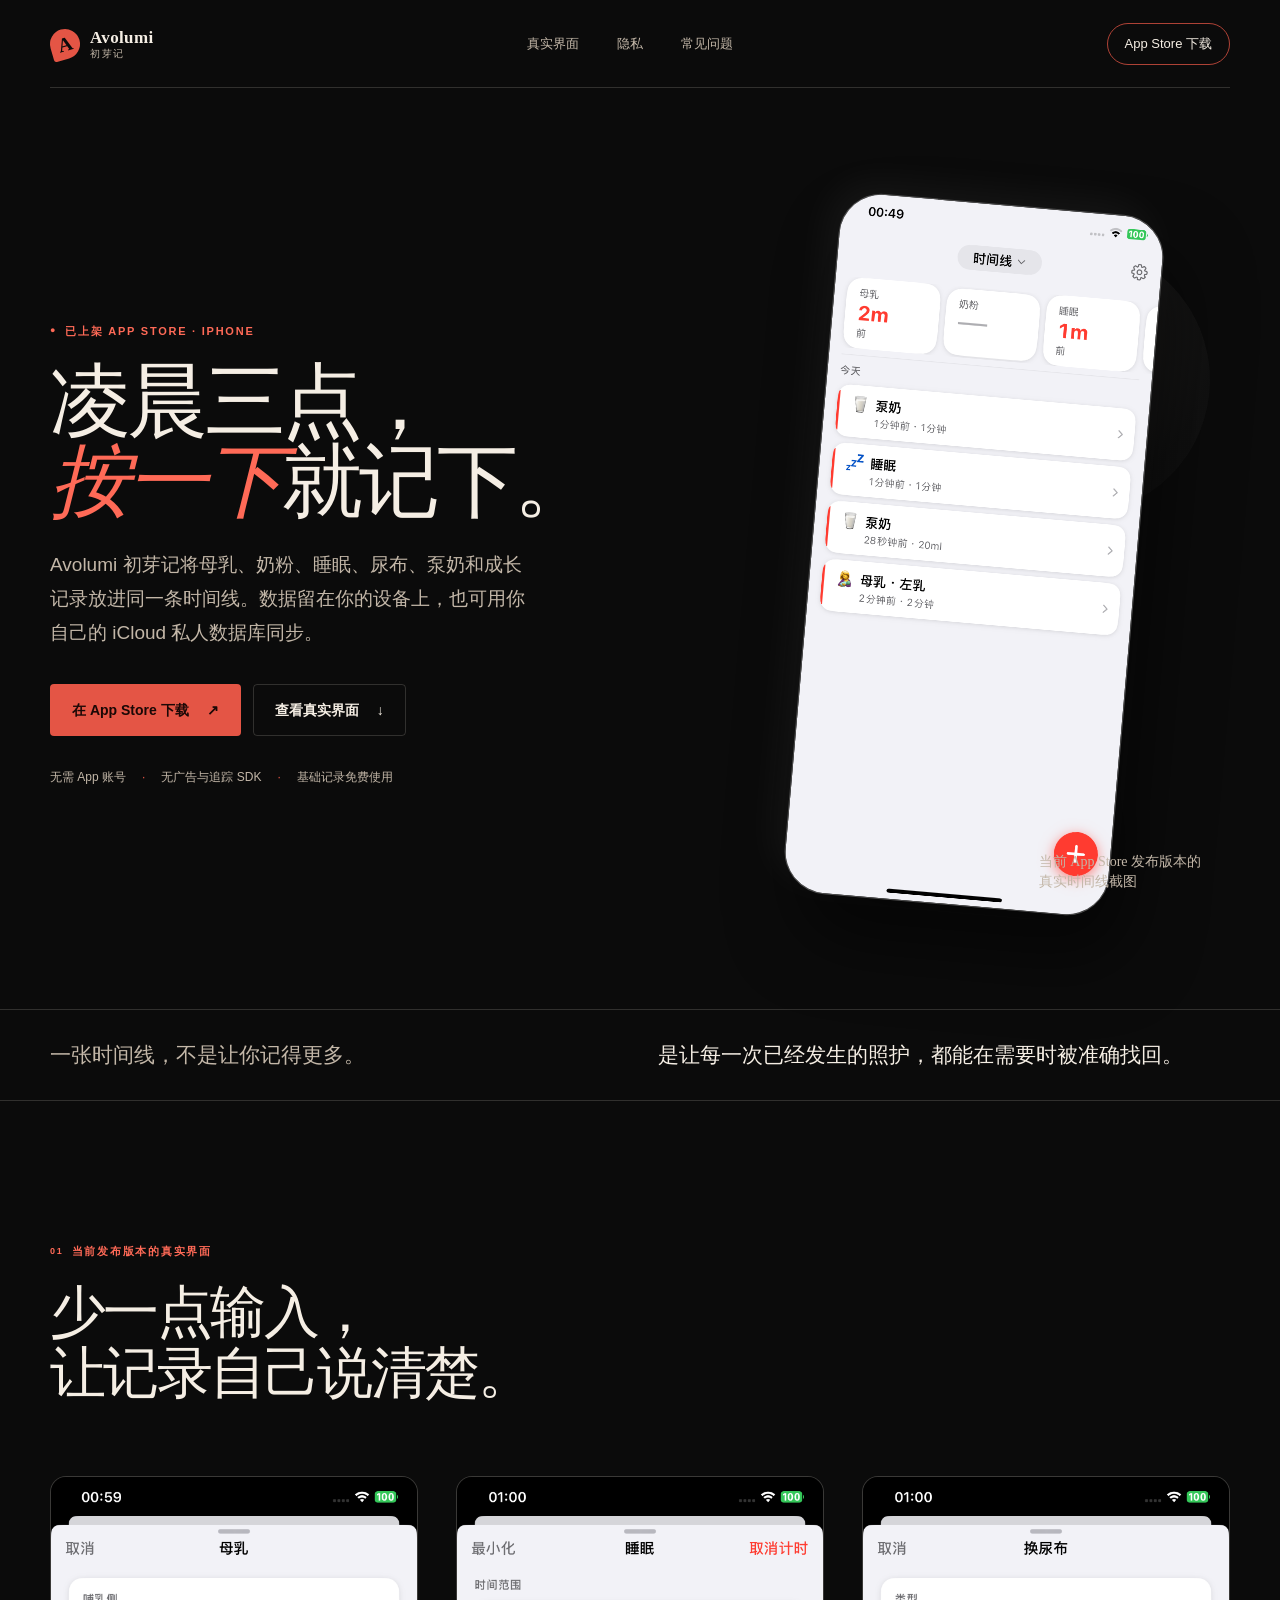
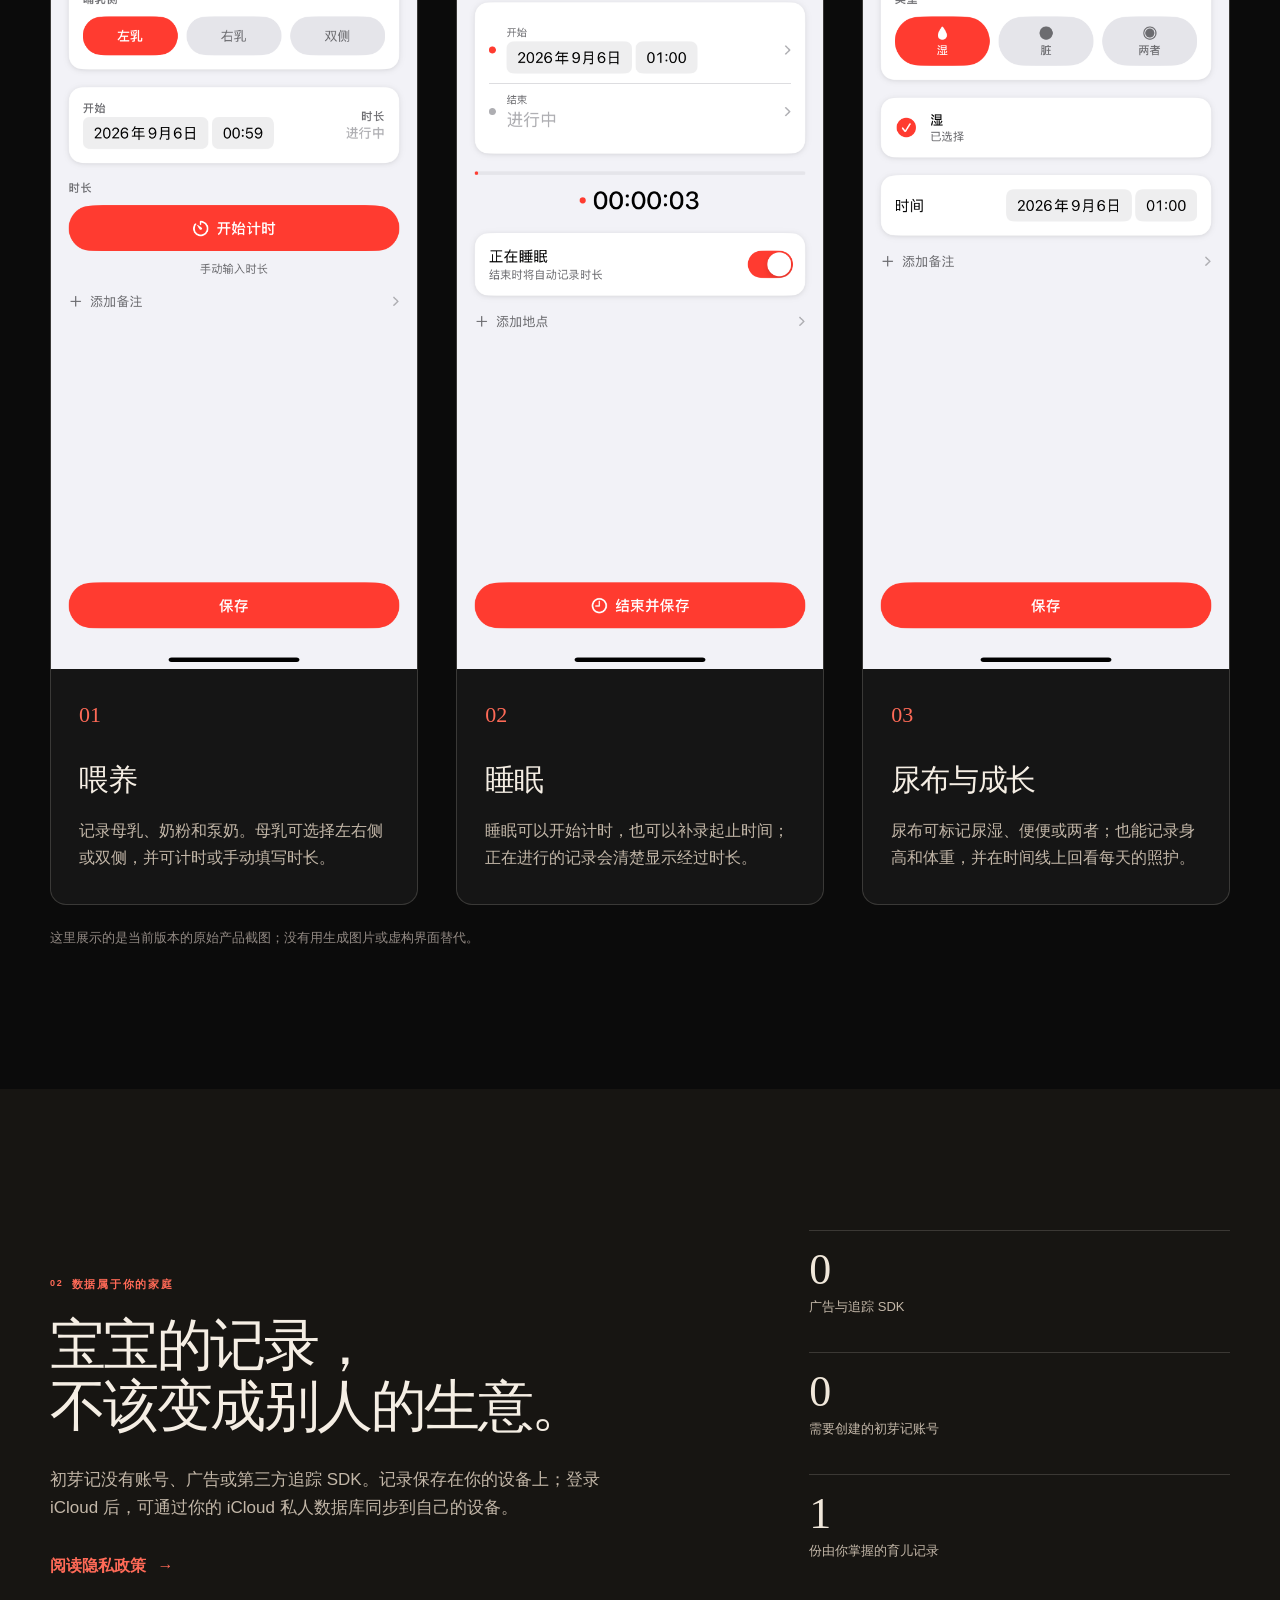
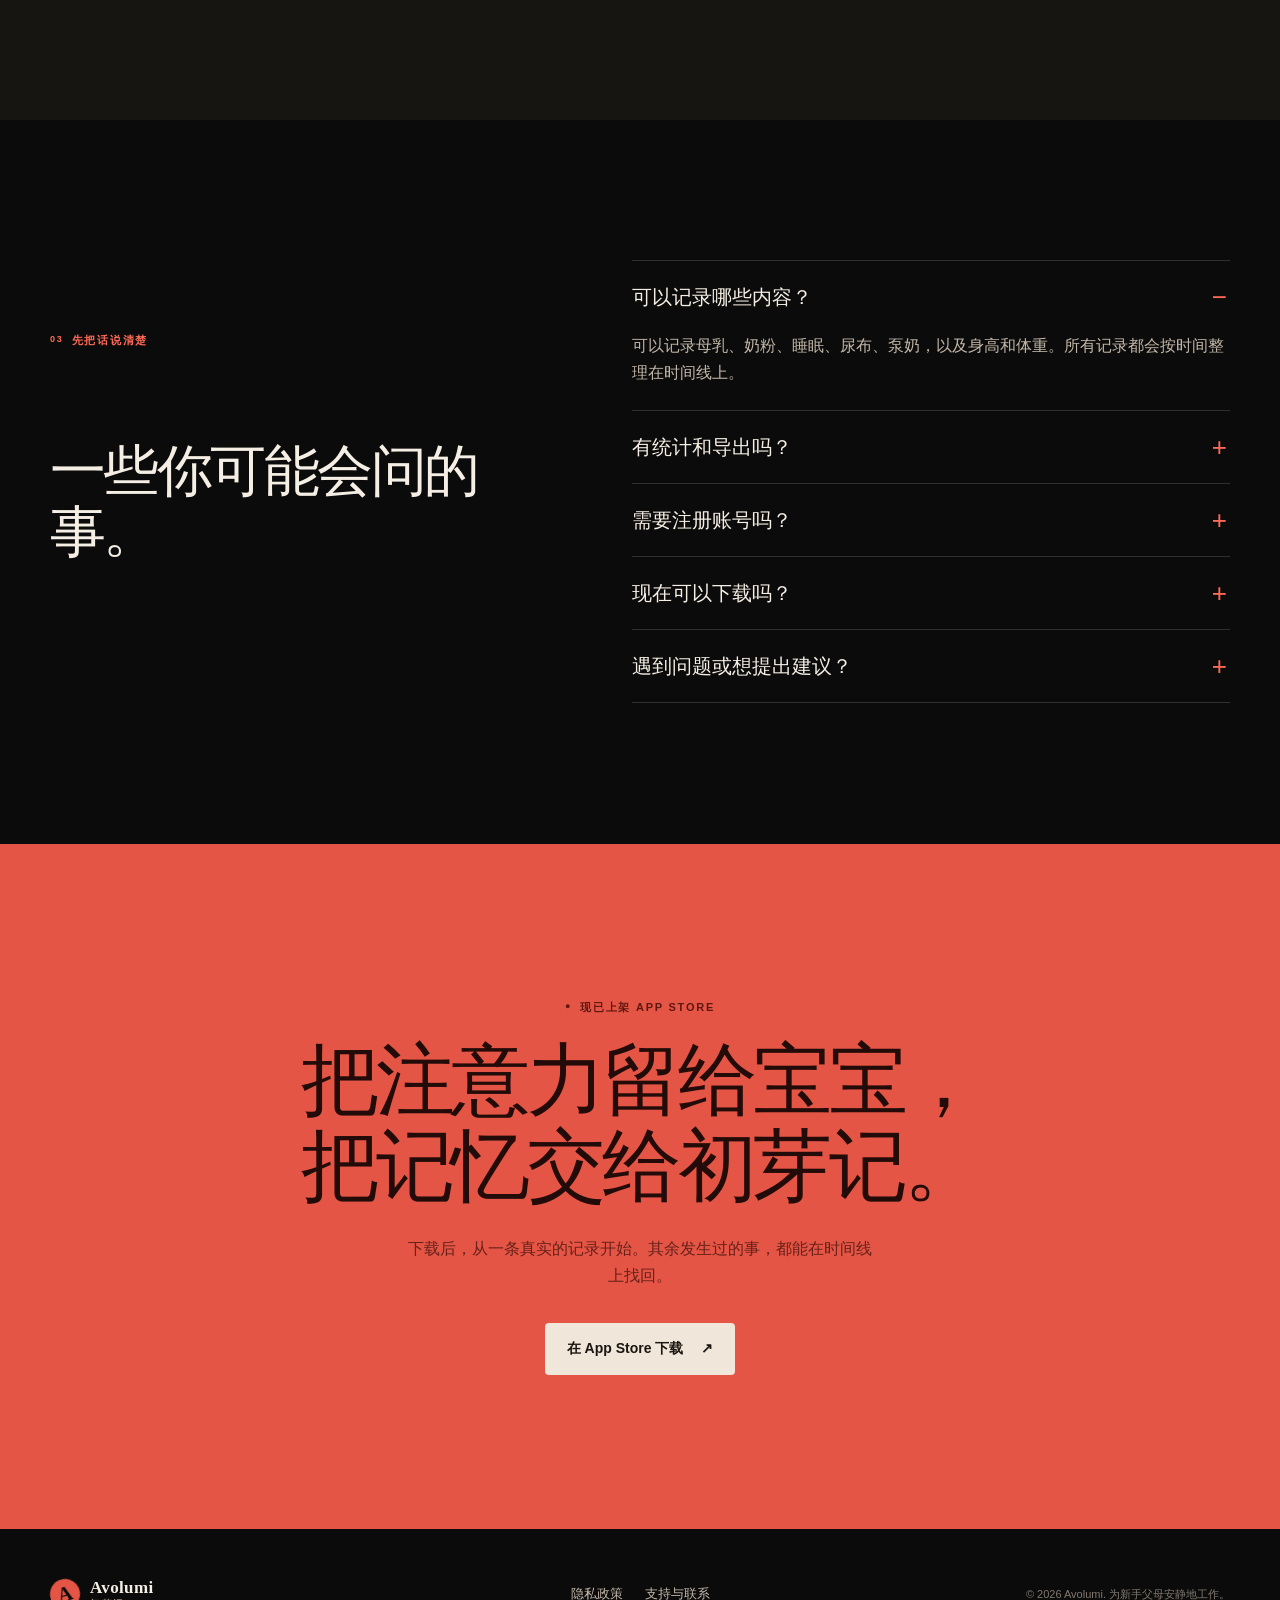
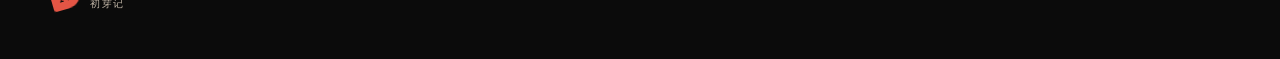
==== commit 6f92dd75: "Ground the product site in the released app Replace the fabricated device interface and speculative " ====
--- a/index.html
+++ b/index.html
@@ -3,13 +3,13 @@
   <head>
     <meta charset="utf-8">
     <meta name="viewport" content="width=device-width, initial-scale=1">
-    <meta name="description" content="Avolumi 初芽记：给新手父母的育儿记录工具。凌晨三点，一只手也能记清楚。">
+    <meta name="description" content="Avolumi 初芽记：给新手父母的育儿记录工具。用真实的时间线记录喂养、睡眠、尿布与成长。">
     <meta name="theme-color" content="#0b0b0b">
-    <meta property="og:title" content="Avolumi 初芽记｜凌晨三点，一只手也能记清楚">
-    <meta property="og:description" content="为新手父母做的安静记录工具。">
+    <meta property="og:title" content="Avolumi 初芽记｜给新手父母的育儿记录工具">
+    <meta property="og:description" content="记录喂养、睡眠、尿布与成长；数据留在你的设备和个人 iCloud 中。">
     <meta property="og:type" content="website">
     <title>Avolumi 初芽记｜新手父母的育儿记录工具</title>
-    <link rel="stylesheet" href="styles.css">
+    <link rel="stylesheet" href="styles.css?v=20261004-real-screens">
   </head>
   <body>
     <a class="skip-link" href="#main">跳到主要内容</a>
@@ -20,7 +20,7 @@
         <span><strong>Avolumi</strong><small>初芽记</small></span>
       </a>
       <nav aria-label="页面导航">
-        <a href="#moments">三个时刻</a>
+        <a href="#screens">真实界面</a>
         <a href="#privacy">隐私</a>
         <a href="#faq">常见问题</a>
       </nav>
@@ -30,86 +30,65 @@
     <main id="main">
       <section class="hero" id="top" aria-labelledby="hero-title">
         <div class="hero-copy reveal">
-          <p class="eyebrow"><span aria-hidden="true">●</span> 为新手父母而做</p>
-          <h1 id="hero-title">凌晨三点，<br><em>一只手</em>也能记清楚。</h1>
-          <p class="hero-lede">Avolumi 初芽记把喂养、睡眠、尿布和成长记录，安静地留在你自己手里。少一点慌乱，多一点笃定。</p>
+          <p class="eyebrow"><span aria-hidden="true">●</span> 已上架 App Store · iPhone</p>
+          <h1 id="hero-title">凌晨三点，<br><em>按一下</em>就记下。</h1>
+          <p class="hero-lede">Avolumi 初芽记将母乳、奶粉、睡眠、尿布、泵奶和成长记录放进同一条时间线。数据留在你的设备上，也可用你自己的 iCloud 私人数据库同步。</p>
           <div class="hero-actions">
             <a class="button button-primary" href="https://apps.apple.com/app/id6807916555" target="_blank" rel="noopener">在 App Store 下载 <span aria-hidden="true">↗</span></a>
-            <a class="button button-quiet" href="#moments">看看它怎么帮忙 <span aria-hidden="true">↓</span></a>
+            <a class="button button-quiet" href="#screens">查看真实界面 <span aria-hidden="true">↓</span></a>
           </div>
           <ul class="trust-list" aria-label="产品承诺">
-            <li>不注册</li>
-            <li>无广告</li>
-            <li>一次买断</li>
+            <li>无需 App 账号</li>
+            <li>无广告与追踪 SDK</li>
+            <li>基础记录免费使用</li>
           </ul>
         </div>
 
-        <div class="hero-art reveal" aria-label="初芽记深夜记录界面示意">
-          <div class="moon" aria-hidden="true"></div>
-          <div class="phone-shadow" aria-hidden="true"></div>
-          <div class="phone" aria-hidden="true">
-            <div class="phone-speaker"></div>
-            <div class="phone-screen">
-              <div class="screen-status"><span>9:41</span><span>● ● ●</span></div>
-              <div class="screen-head">
-                <div>
-                  <small>10 月 4 日 · 周六</small>
-                  <strong>今天，慢一点也没关系</strong>
-                </div>
-                <span class="screen-avatar">初</span>
-              </div>
-              <div class="screen-summary">
-                <span>距离上次喂养</span>
-                <strong>02:18</strong>
-                <small>你记得的，已经足够多。</small>
-              </div>
-              <div class="record-card">
-                <span class="record-icon">◒</span>
-                <div><strong>奶粉</strong><small>120 ml · 刚刚</small></div>
-                <span class="record-time">23:42</span>
-              </div>
-              <div class="record-card">
-                <span class="record-icon">◐</span>
-                <div><strong>睡眠开始</strong><small>今天晚上</small></div>
-                <span class="record-time">21:10</span>
-              </div>
-              <div class="screen-fab">＋</div>
-            </div>
-          </div>
-          <p class="art-caption">不是要你记住更多。<br>是替你记住已经发生的事。</p>
+        <div class="hero-art reveal">
+          <figure class="hero-shot">
+            <img src="assets/screenshots/timeline.png" alt="Avolumi 初芽记的真实时间线界面，展示喂养、睡眠与尿布记录">
+            <figcaption>当前 App Store 发布版本的真实时间线截图</figcaption>
+          </figure>
         </div>
       </section>
 
       <section class="quiet-band" aria-label="产品定位">
-        <p>不是医疗建议，也不是把育儿变成待办清单。</p>
-        <p>初芽记只是一个在需要时，能把事实还给你的外置大脑。</p>
+        <p>一张时间线，不是让你记得更多。</p>
+        <p>是让每一次已经发生的照护，都能在需要时被准确找回。</p>
       </section>
 
-      <section class="moments section" id="moments" aria-labelledby="moments-title">
+      <section class="screens section" id="screens" aria-labelledby="screens-title">
         <div class="section-heading reveal">
-          <p class="eyebrow"><span aria-hidden="true">01</span> 三个真正需要它的时刻</p>
-          <h2 id="moments-title">夜里、交接时、<br>还有去医院前。</h2>
+          <p class="eyebrow"><span aria-hidden="true">01</span> 当前发布版本的真实界面</p>
+          <h2 id="screens-title">少一点输入，<br>让记录自己说清楚。</h2>
         </div>
-        <div class="moment-grid">
-          <article class="moment-card reveal">
-            <p class="moment-number" aria-hidden="true">01</p>
-            <h3>夜里少想一步</h3>
-            <p>抱着宝宝，也能快速记下一次喂养或睡眠。深色界面为昏暗房间而留，不让屏幕再刺痛眼睛。</p>
-            <span class="moment-stamp">03:04 · 单手记录</span>
+        <div class="screen-grid">
+          <article class="screen-card reveal">
+            <img src="assets/screenshots/breastfeeding.png" alt="Avolumi 初芽记真实的母乳记录输入界面，可记录左右侧与时长">
+            <div class="screen-copy">
+              <p class="moment-number" aria-hidden="true">01</p>
+              <h3>喂养</h3>
+              <p>记录母乳、奶粉和泵奶。母乳可选择左右侧或双侧，并可计时或手动填写时长。</p>
+            </div>
           </article>
-          <article class="moment-card reveal">
-            <p class="moment-number" aria-hidden="true">02</p>
-            <h3>交接不用问第二遍</h3>
-            <p>上一棒做了什么，时间线会说清楚。爸妈用各自的 iPhone，也不必在睡眼惺忪时翻聊天记录。</p>
-            <span class="moment-stamp">07:18 · 轮班交接</span>
+          <article class="screen-card reveal">
+            <img src="assets/screenshots/sleep.png" alt="Avolumi 初芽记真实的睡眠计时界面，显示正在进行的睡眠">
+            <div class="screen-copy">
+              <p class="moment-number" aria-hidden="true">02</p>
+              <h3>睡眠</h3>
+              <p>睡眠可以开始计时，也可以补录起止时间；正在进行的记录会清楚显示经过时长。</p>
+            </div>
           </article>
-          <article class="moment-card reveal">
-            <p class="moment-number" aria-hidden="true">03</p>
-            <h3>需要时再带走记录</h3>
-            <p>要复盘一周规律，或就诊前整理事实时，再查看统计和导出报告。它们仅供参考，不替代医生意见。</p>
-            <span class="moment-stamp">09:30 · 就诊准备</span>
+          <article class="screen-card reveal">
+            <img src="assets/screenshots/diaper.png" alt="Avolumi 初芽记真实的尿布记录输入界面，可选择尿湿、便便或两者">
+            <div class="screen-copy">
+              <p class="moment-number" aria-hidden="true">03</p>
+              <h3>尿布与成长</h3>
+              <p>尿布可标记尿湿、便便或两者；也能记录身高和体重，并在时间线上回看每天的照护。</p>
+            </div>
           </article>
         </div>
+        <p class="screens-note">这里展示的是当前版本的原始产品截图；没有用生成图片或虚构界面替代。</p>
       </section>
 
       <section class="privacy section" id="privacy" aria-labelledby="privacy-title">
@@ -135,12 +114,16 @@
         </div>
         <div class="faq-list reveal">
           <details open>
-            <summary>初芽记适合谁？</summary>
-            <p>它面向想更轻松记录新生儿喂养、睡眠、尿布与成长情况的父母和看护者。它是记录工具，不提供医疗诊断或治疗建议。</p>
+            <summary>可以记录哪些内容？</summary>
+            <p>可以记录母乳、奶粉、睡眠、尿布、泵奶，以及身高和体重。所有记录都会按时间整理在时间线上。</p>
+          </details>
+          <details>
+            <summary>有统计和导出吗？</summary>
+            <p>可以查看喂养、睡眠和尿布的统计趋势，也可以导出 CSV 数据。高级版还提供 PDF 记录汇总、喂养间隔提醒、每周小结，以及 JSON 备份与恢复。</p>
           </details>
           <details>
             <summary>需要注册账号吗？</summary>
-            <p>不需要。核心记录可在设备本地使用；iCloud 同步由你的 Apple 账户处理。</p>
+            <p>不需要。基础记录可在设备本地使用；如使用同步，iCloud 会通过你自己的 Apple 账户与私人数据库处理数据。</p>
           </details>
           <details>
             <summary>现在可以下载吗？</summary>
@@ -157,7 +140,7 @@
         <div class="closing-copy reveal">
           <p class="eyebrow"><span aria-hidden="true">●</span> 现已上架 App Store</p>
           <h2 id="closing-title">把注意力留给宝宝，<br>把记忆交给初芽记。</h2>
-          <p>现在就下载，把注意力留给宝宝，把已经发生的事交给初芽记。</p>
+          <p>下载后，从一条真实的记录开始。其余发生过的事，都能在时间线上找回。</p>
           <a class="button button-light" href="https://apps.apple.com/app/id6807916555" target="_blank" rel="noopener">在 App Store 下载 <span aria-hidden="true">↗</span></a>
         </div>
       </section>
--- a/styles.css
+++ b/styles.css
@@ -186,31 +186,11 @@
 .trust-list li + li::before { content: "·"; padding-right: 16px; color: var(--red); }
 
 .hero-art { position: relative; min-height: 570px; display: grid; place-items: center; }
-.moon { position: absolute; top: 6%; right: 4%; width: 270px; height: 270px; border-radius: 50%; background: radial-gradient(circle at 32% 28%, #393633 0 4%, #1f1e1d 38%, #131313 72%); opacity: .8; }
-.moon::after { content: ""; position: absolute; width: 235px; height: 235px; top: -38px; left: -72px; border-radius: 50%; background: var(--night); }
-
-.phone-shadow { position: absolute; bottom: 0; width: 280px; height: 30px; border-radius: 50%; background: #000; filter: blur(24px); opacity: .9; }
-.phone { position: relative; z-index: 1; width: min(326px, 74vw); height: 620px; padding: 9px; border: 1px solid #5b5b5b; border-radius: 48px; background: linear-gradient(145deg, #353535, #101010 45%, #303030); box-shadow: 20px 42px 70px #0008, -12px -12px 38px #ffffff0d; transform: rotate(7deg); }
-.phone-speaker { position: absolute; z-index: 2; top: 16px; left: 50%; width: 90px; height: 23px; border-radius: 16px; background: #090909; transform: translateX(-50%); }
-.phone-screen { height: 100%; overflow: hidden; padding: 30px 17px 18px; border-radius: 40px; background: #050505; color: #f4eee9; font-family: var(--sans); }
-.screen-status { display: flex; justify-content: space-between; padding: 0 10px 24px; font-size: 9px; font-weight: 700; }
-.screen-head { display: flex; align-items: flex-start; justify-content: space-between; margin-bottom: 20px; }
-.screen-head small, .screen-head strong { display: block; }
-.screen-head small { color: #a89f96; font-size: 9px; }
-.screen-head strong { margin-top: 3px; font-size: 13px; letter-spacing: -.04em; }
-.screen-avatar { display: grid; width: 28px; height: 28px; place-items: center; border-radius: 50%; background: #3a1817; color: #f7a196; font-size: 11px; }
-.screen-summary { padding: 17px; border: 1px solid #5e211c; border-radius: 13px; background: linear-gradient(135deg, #321310, #180d0c); }
-.screen-summary span, .screen-summary strong, .screen-summary small { display: block; }
-.screen-summary span, .screen-summary small { color: #c5a7a1; font-size: 9px; }
-.screen-summary strong { margin: 3px 0; color: #ff8a7a; font-size: 25px; letter-spacing: -.06em; }
-.record-card { display: flex; align-items: center; gap: 10px; margin-top: 13px; padding: 12px 8px; border-bottom: 1px solid #2a2726; }
-.record-icon { display: grid; width: 28px; height: 28px; place-items: center; border-radius: 9px; background: #25201e; color: #f59c90; font-size: 16px; }
-.record-card div { flex: 1; }
-.record-card strong, .record-card small { display: block; }
-.record-card strong { font-size: 11px; }
-.record-card small, .record-time { color: #938a84; font-size: 9px; }
-.screen-fab { display: grid; width: 47px; height: 47px; place-items: center; margin: 22px auto 0; border-radius: 50%; background: var(--red); color: #250806; font-size: 30px; line-height: 1; }
-.art-caption { position: absolute; z-index: 2; bottom: 32px; left: 3%; margin: 0; color: var(--muted); font-family: var(--serif); font-size: 15px; line-height: 1.45; }
+.hero-art::before { position: absolute; top: 6%; right: 4%; width: 270px; height: 270px; border-radius: 50%; background: radial-gradient(circle at 32% 28%, #393633 0 4%, #1f1e1d 38%, #131313 72%); content: ""; opacity: .8; }
+.hero-art::after { position: absolute; bottom: 7%; width: 300px; height: 30px; border-radius: 50%; background: #000; content: ""; filter: blur(24px); opacity: .85; }
+.hero-shot { position: relative; z-index: 1; width: min(326px, 74vw); margin: 0; transform: rotate(5deg); }
+.hero-shot img { display: block; width: 100%; border: 1px solid #4d4d4d; border-radius: 43px; box-shadow: 20px 42px 70px #0008, -12px -12px 38px #ffffff0d; }
+.hero-shot figcaption { position: absolute; right: -104px; bottom: 28px; width: 175px; margin: 0; color: var(--muted); font-family: var(--serif); font-size: 14px; line-height: 1.45; transform: rotate(-5deg); }
 
 .quiet-band { display: grid; grid-template-columns: 1fr 1fr; gap: 36px; padding: 28px max(24px, calc((100vw - 1180px) / 2)); border-top: 1px solid var(--line); border-bottom: 1px solid var(--line); color: var(--muted); font-family: var(--serif); font-size: clamp(16px, 1.8vw, 21px); }
 .quiet-band p { margin: 0; }
@@ -219,13 +199,14 @@
 .section { width: min(1180px, calc(100% - 48px)); margin: 0 auto; padding: clamp(88px, 11vw, 160px) 0; }
 .section-heading { display: grid; gap: 0; max-width: 740px; }
 
-.moment-grid { display: grid; grid-template-columns: repeat(3, 1fr); gap: 1px; margin-top: 72px; background: var(--line); border: 1px solid var(--line); }
-.moment-card { min-height: 355px; display: flex; flex-direction: column; padding: 29px; background: var(--night); }
-.moment-card:hover { background: #11100f; }
+.screen-grid { display: grid; grid-template-columns: repeat(3, 1fr); gap: clamp(20px, 3vw, 42px); margin-top: 72px; }
+.screen-card { overflow: hidden; border: 1px solid var(--line); border-radius: 16px; background: var(--night-soft); }
+.screen-card img { display: block; width: 100%; background: #000; }
+.screen-copy { min-height: 235px; display: flex; flex-direction: column; padding: 28px; }
 .moment-number { color: var(--red-bright); font-family: var(--serif); font-size: 22px; }
-.moment-card h3 { margin-bottom: 14px; font-family: var(--serif); font-size: 30px; font-weight: 500; letter-spacing: -.04em; }
-.moment-card > p:not(.moment-number) { color: var(--muted); }
-.moment-stamp { margin-top: auto; color: #938a84; font-size: 12px; }
+.screen-copy h3 { margin-bottom: 14px; font-family: var(--serif); font-size: 30px; font-weight: 500; letter-spacing: -.04em; }
+.screen-copy > p:not(.moment-number) { margin-bottom: 0; color: var(--muted); }
+.screens-note { margin: 22px 0 0; color: #938a84; font-size: 13px; }
 
 .privacy { width: 100%; background: #171512; }
 .privacy-panel { width: min(1180px, calc(100% - 48px)); margin: 0 auto; display: grid; grid-template-columns: 1.2fr .8fr; gap: clamp(40px, 10vw, 144px); align-items: end; }
@@ -277,8 +258,8 @@
 
 .reveal { animation: rise 700ms both; }
 .hero-art.reveal { animation-delay: 100ms; }
-.moment-card:nth-child(2) { animation-delay: 100ms; }
-.moment-card:nth-child(3) { animation-delay: 180ms; }
+.screen-card:nth-child(2) { animation-delay: 100ms; }
+.screen-card:nth-child(3) { animation-delay: 180ms; }
 @keyframes rise { from { opacity: 0; transform: translateY(18px); } to { opacity: 1; transform: translateY(0); } }
 
 @media (max-width: 760px) {
@@ -288,15 +269,14 @@
   .hero { width: min(100% - 40px, 600px); min-height: auto; grid-template-columns: 1fr; gap: 50px; padding: 72px 0 84px; }
   h1 { font-size: clamp(46px, 14vw, 64px); }
   .hero-art { min-height: 485px; }
-  .moon { top: 0; right: 0; width: 210px; height: 210px; }
-  .moon::after { width: 180px; height: 180px; top: -26px; left: -54px; }
-  .phone { width: 278px; height: 530px; border-radius: 39px; }
-  .phone-screen { padding-top: 25px; border-radius: 31px; }
-  .art-caption { left: 0; bottom: 12px; }
+  .hero-art::before { top: 0; right: 0; width: 210px; height: 210px; }
+  .hero-shot { width: 278px; }
+  .hero-shot img { border-radius: 37px; }
+  .hero-shot figcaption { right: -70px; bottom: 12px; width: 145px; font-size: 12px; }
   .quiet-band { grid-template-columns: 1fr; gap: 12px; padding: 25px 20px; }
   .section { width: min(100% - 40px, 600px); padding: 84px 0; }
-  .moment-grid { grid-template-columns: 1fr; margin-top: 48px; }
-  .moment-card { min-height: 270px; }
+  .screen-grid { grid-template-columns: 1fr; margin-top: 48px; }
+  .screen-copy { min-height: auto; }
   .privacy { width: 100%; }
   .privacy-panel { width: min(100% - 40px, 600px); grid-template-columns: 1fr; padding: 84px 0; }
   .privacy.section { padding: 0; }
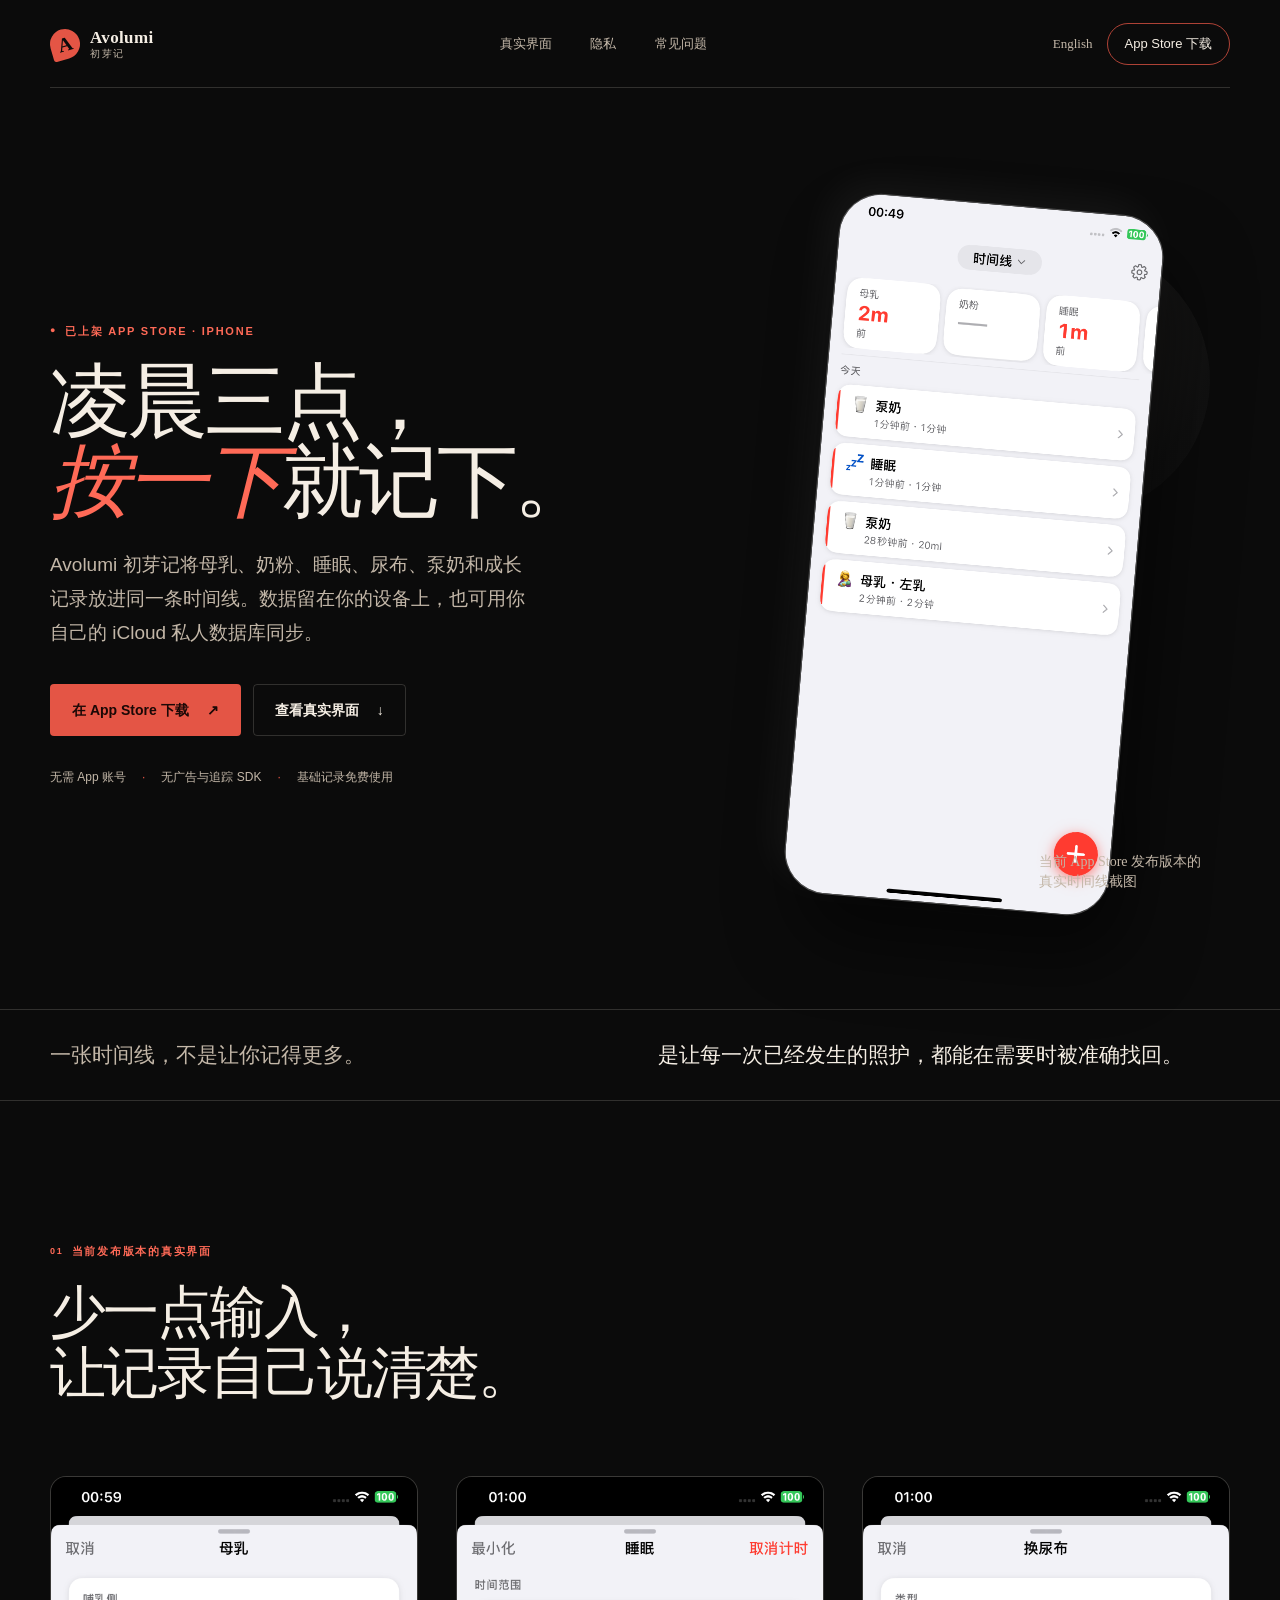
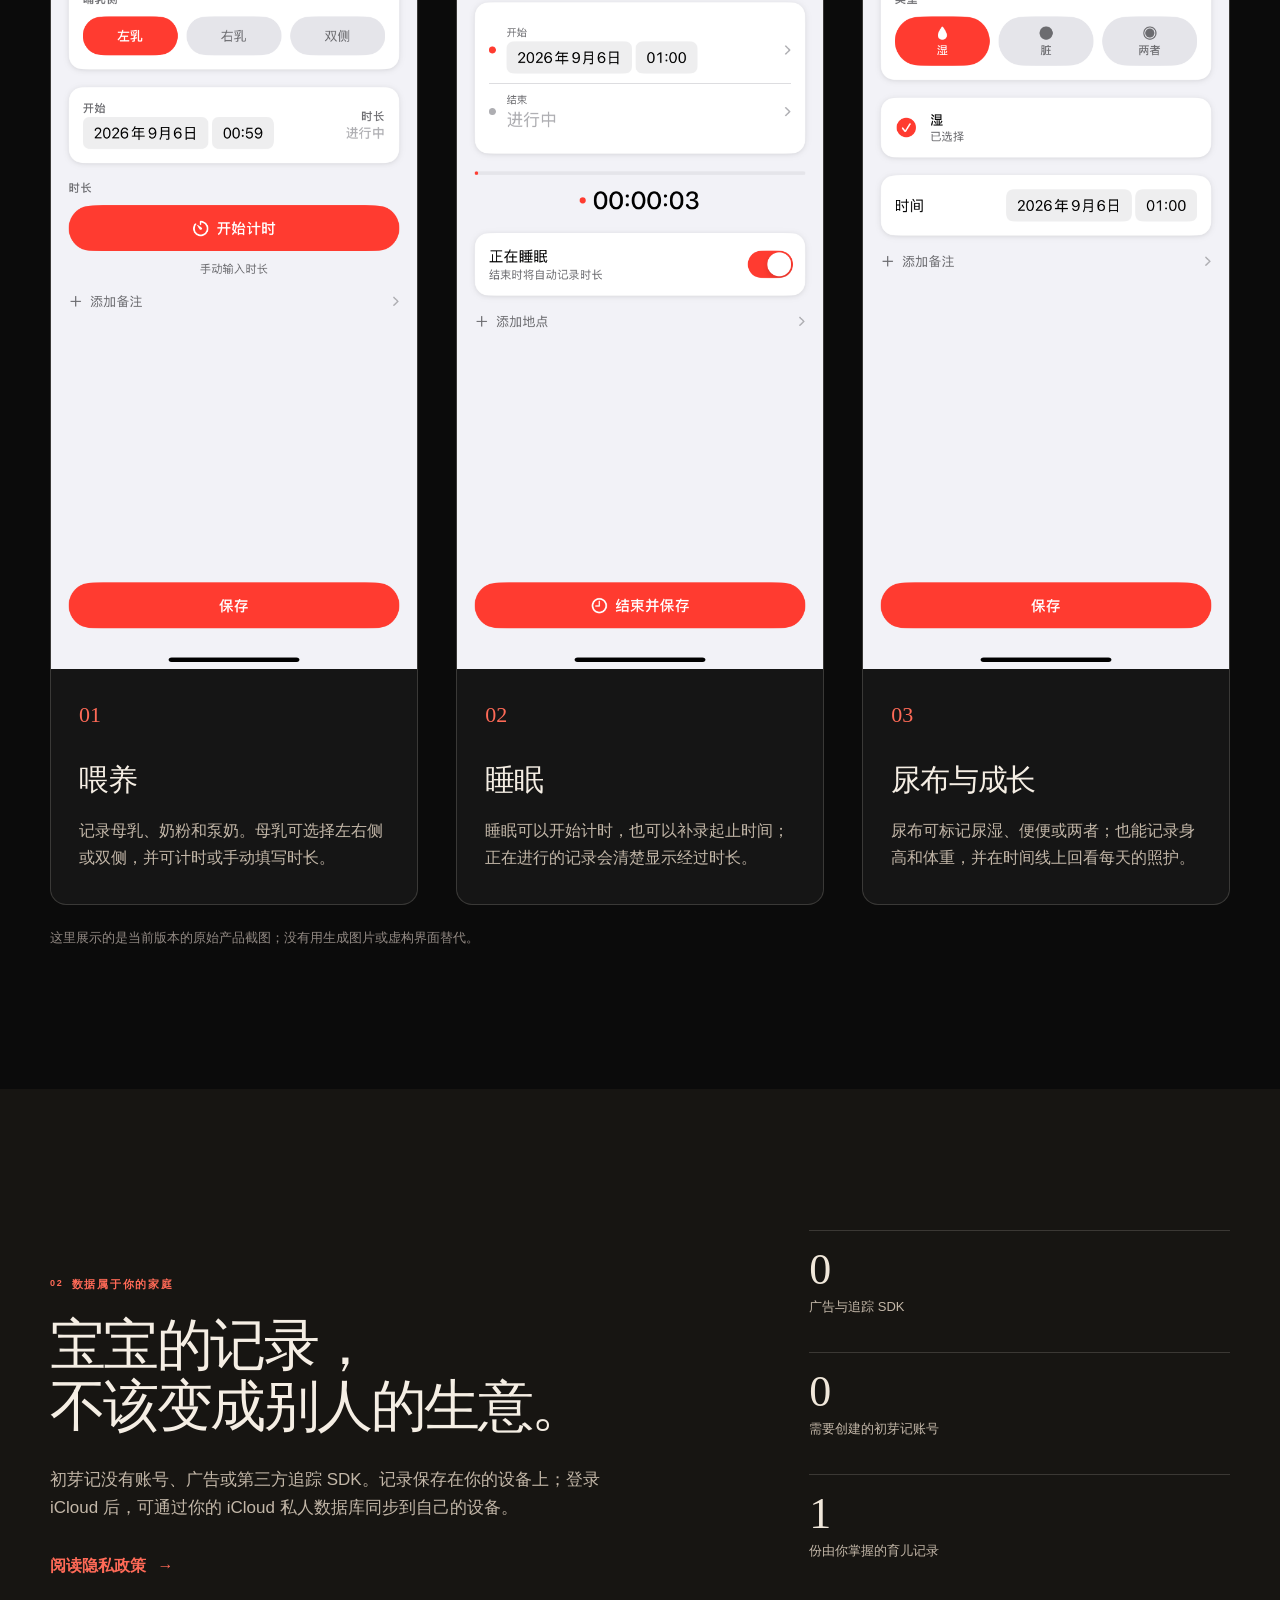
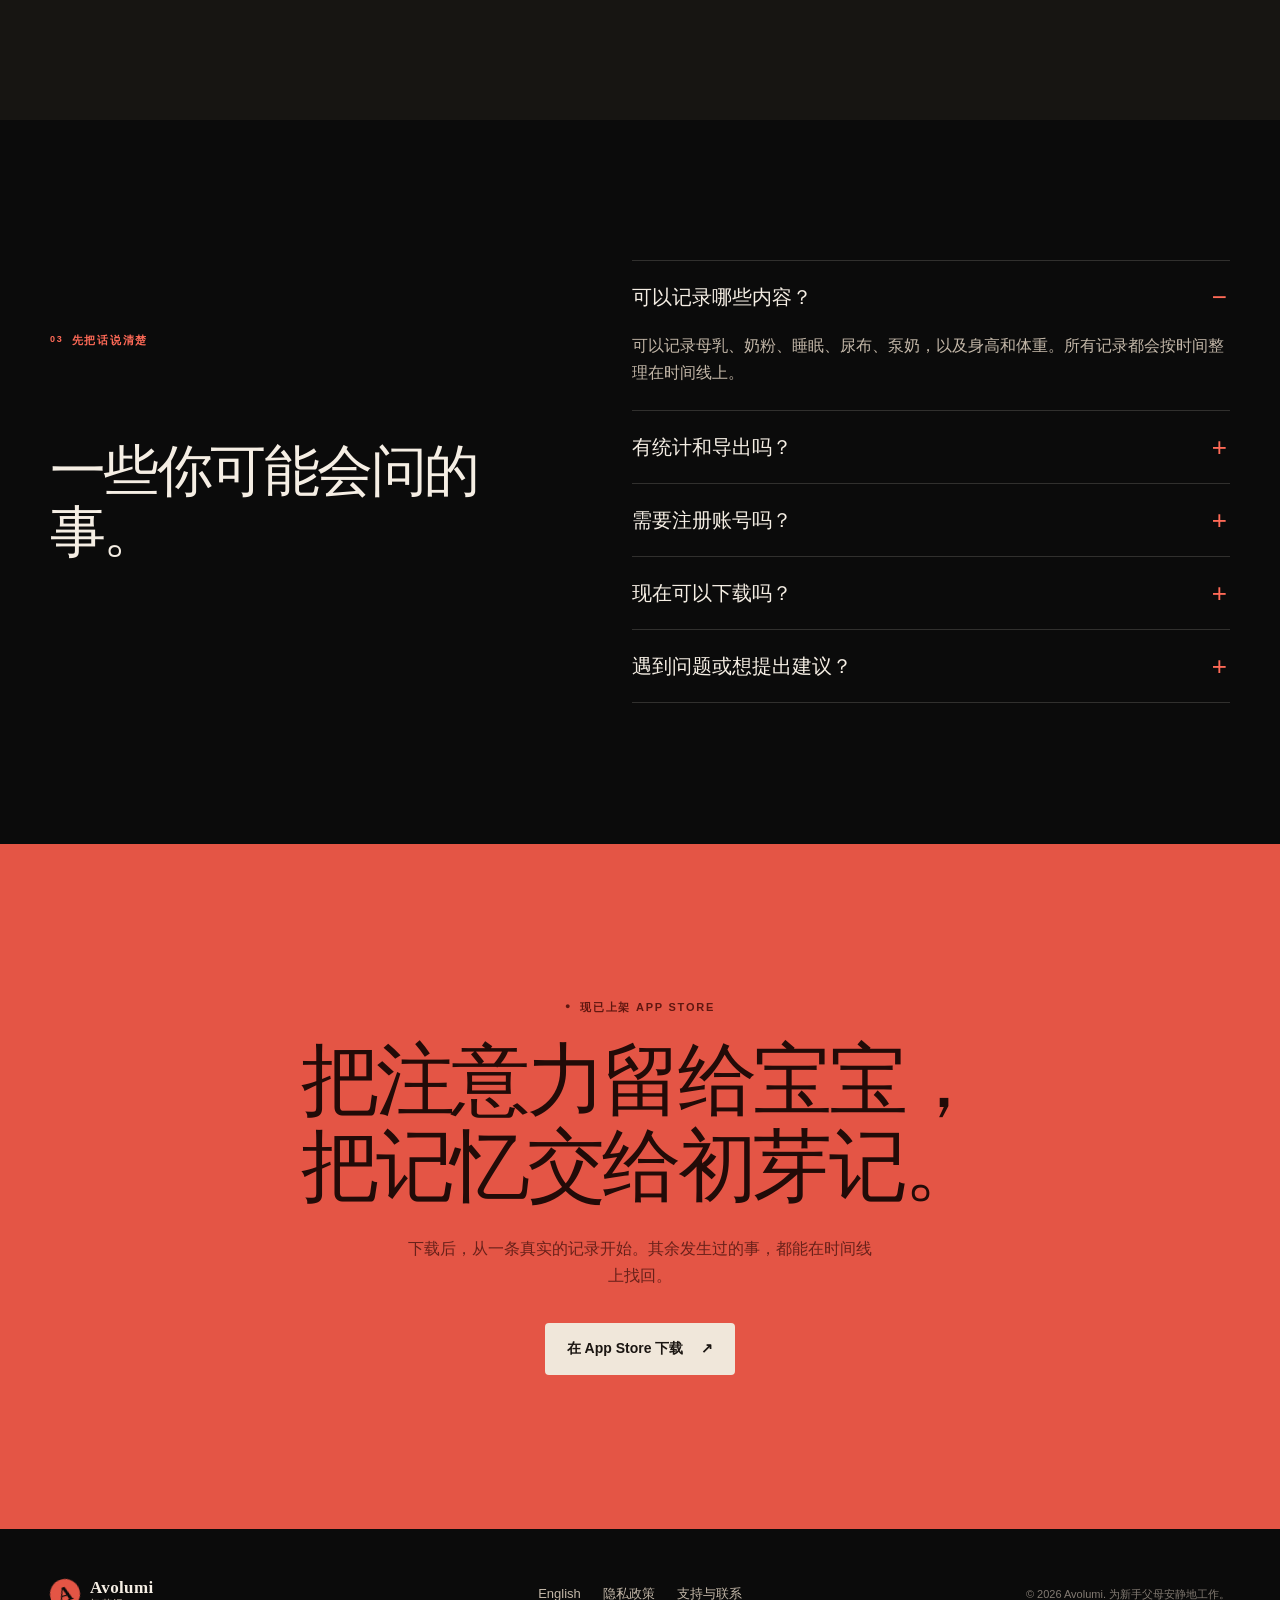
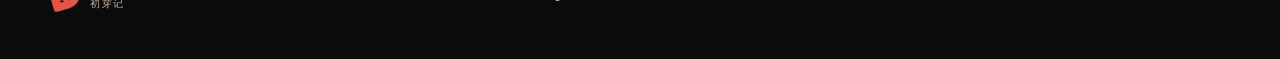
==== commit 077c8b5e: "Give international parents a complete product path Add an English landing page plus matching privacy" ====
--- a/index.html
+++ b/index.html
@@ -9,7 +9,7 @@
     <meta property="og:description" content="记录喂养、睡眠、尿布与成长；数据留在你的设备和个人 iCloud 中。">
     <meta property="og:type" content="website">
     <title>Avolumi 初芽记｜新手父母的育儿记录工具</title>
-    <link rel="stylesheet" href="styles.css?v=20261004-real-screens">
+    <link rel="stylesheet" href="styles.css?v=20261005-bilingual-2">
   </head>
   <body>
     <a class="skip-link" href="#main">跳到主要内容</a>
@@ -24,7 +24,10 @@
         <a href="#privacy">隐私</a>
         <a href="#faq">常见问题</a>
       </nav>
-      <a class="header-cta" href="https://apps.apple.com/app/id6807916555" target="_blank" rel="noopener">App Store 下载</a>
+      <div class="header-actions">
+        <a class="language-switch" href="en/" hreflang="en" lang="en">English</a>
+        <a class="header-cta" href="https://apps.apple.com/app/id6807916555" target="_blank" rel="noopener">App Store 下载</a>
+      </div>
     </header>
 
     <main id="main">
@@ -152,6 +155,7 @@
         <span><strong>Avolumi</strong><small>初芽记</small></span>
       </a>
       <div class="footer-links">
+        <a href="en/" hreflang="en" lang="en">English</a>
         <a href="privacy.html">隐私政策</a>
         <a href="support.html">支持与联系</a>
       </div>
--- a/styles.css
+++ b/styles.css
@@ -102,6 +102,23 @@
 .footer-links a:hover,
 .text-link:hover { color: var(--ink); }
 
+.header-actions {
+  display: flex;
+  align-items: center;
+  gap: 14px;
+}
+
+.language-switch {
+  flex: 0 0 auto;
+  color: var(--muted);
+  font-family: var(--serif);
+  font-size: 13px;
+  text-decoration: none;
+  white-space: nowrap;
+}
+
+.language-switch:hover { color: var(--ink); }
+
 .header-cta {
   min-height: 42px;
   display: inline-flex;
@@ -265,6 +282,8 @@
 @media (max-width: 760px) {
   .site-header { width: min(100% - 32px, 600px); min-height: 72px; }
   .site-header nav { display: none; }
+  .header-actions { gap: 10px; }
+  .language-switch { font-size: 12px; }
   .header-cta { min-height: 38px; padding: 0 13px; font-size: 12px; }
   .hero { width: min(100% - 40px, 600px); min-height: auto; grid-template-columns: 1fr; gap: 50px; padding: 72px 0 84px; }
   h1 { font-size: clamp(46px, 14vw, 64px); }
